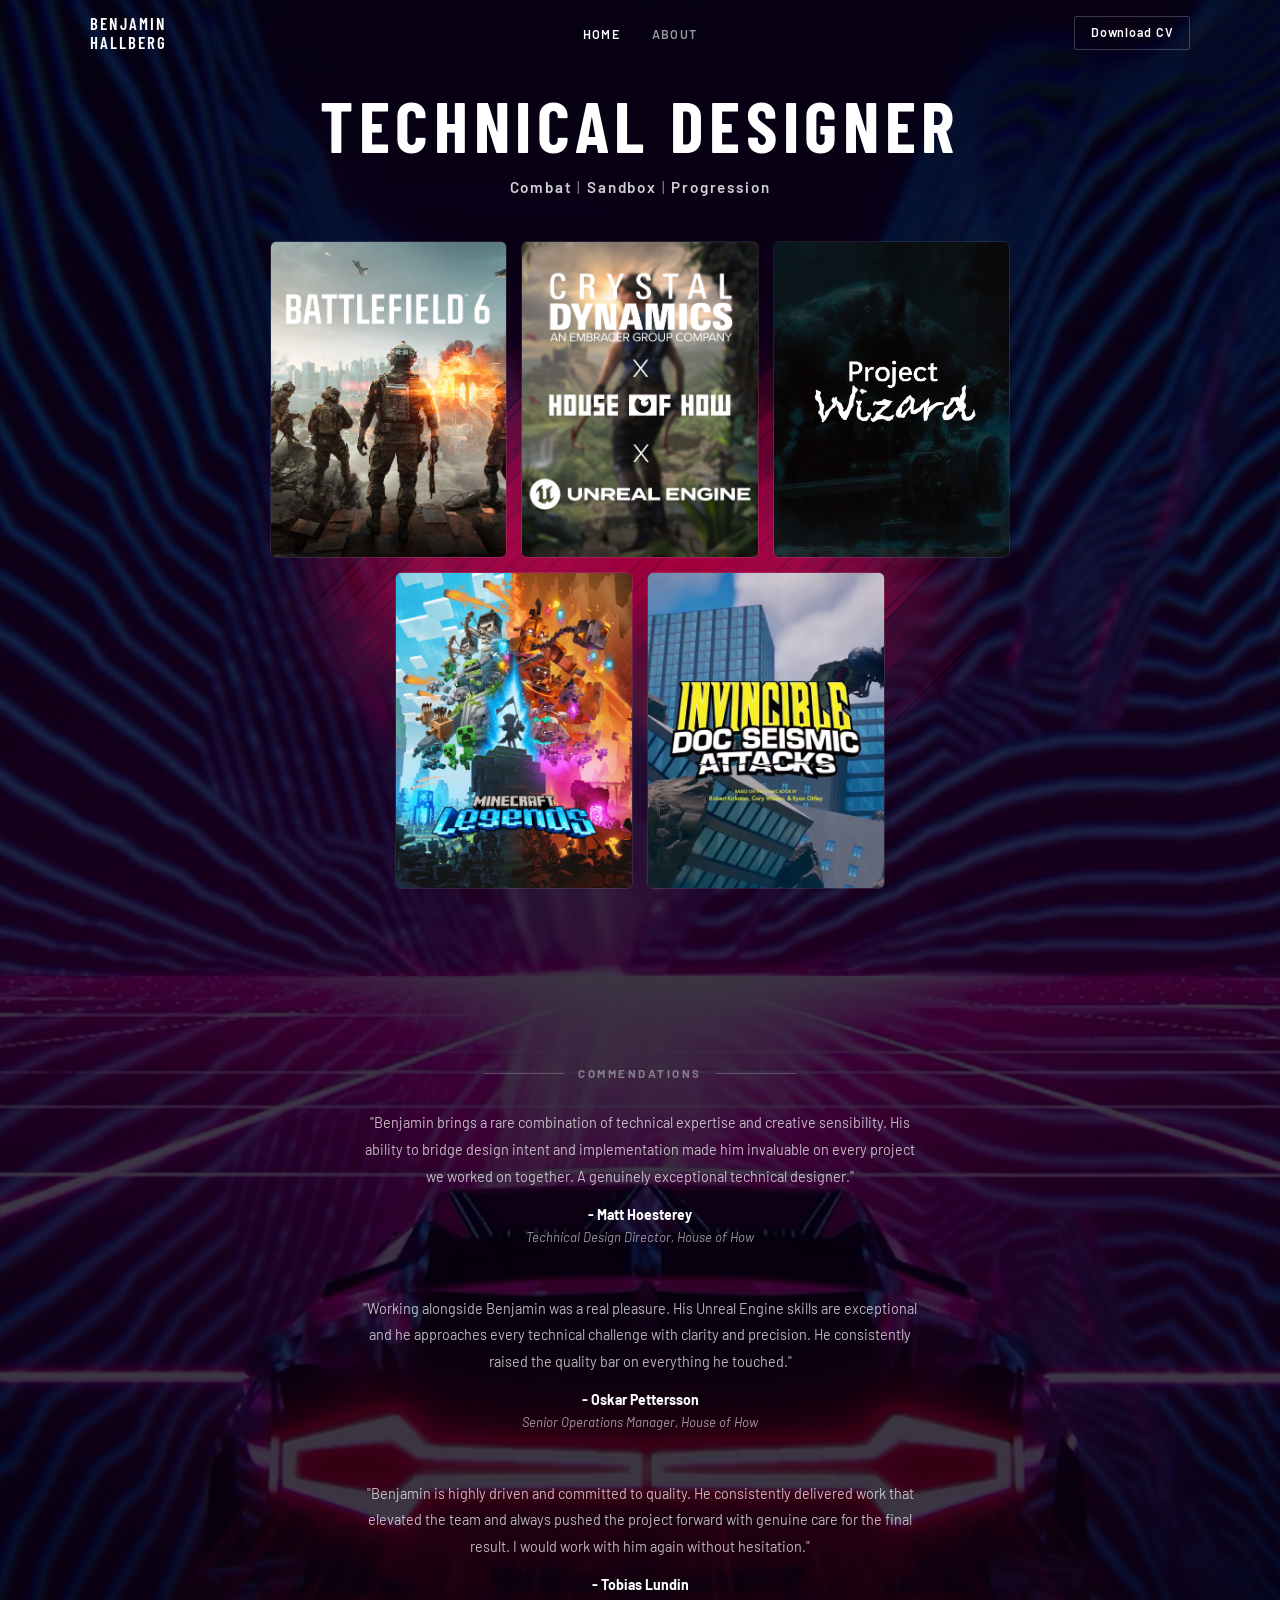
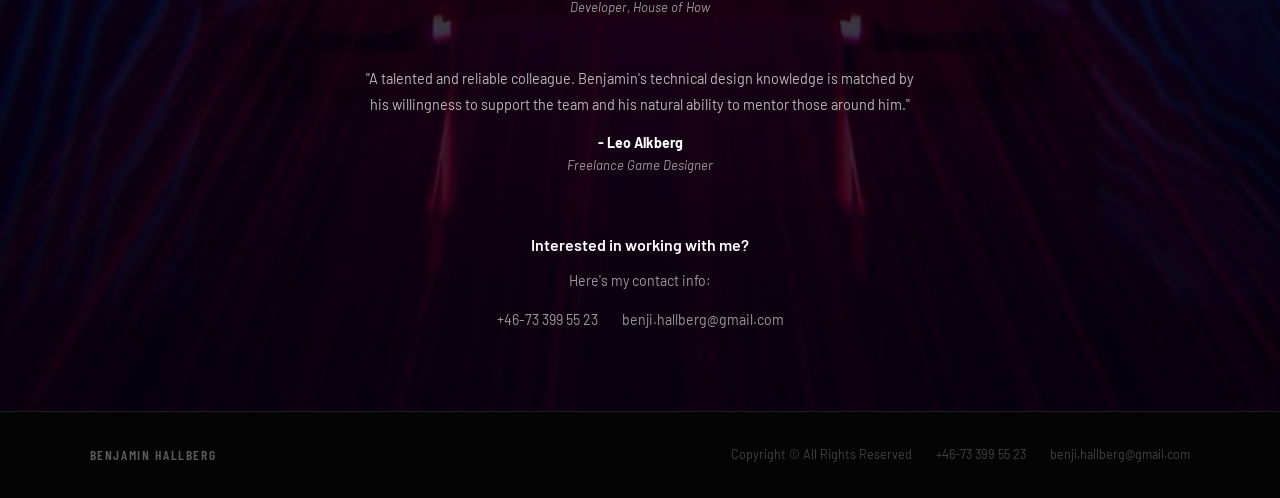
==== index.html @ dce970bf "fixerino" ====
<!DOCTYPE html>
<html lang="en">
<head>
  <meta charset="UTF-8" />
  <meta name="viewport" content="width=device-width, initial-scale=1.0" />
  <title>Benjamin Hallberg — Technical Designer</title>
  <link rel="preconnect" href="https://fonts.googleapis.com">
  <link rel="preconnect" href="https://fonts.gstatic.com" crossorigin>
  <link href="https://fonts.googleapis.com/css2?family=Barlow:ital,wght@0,300;0,400;0,500;0,600;0,700;1,400&family=Barlow+Condensed:wght@400;500;600;700&display=swap" rel="stylesheet">
  <link rel="stylesheet" href="css/style.css" />
</head>
<body class="home-bg">

  <div class="top-half-wrapper">

  <!-- ─── NAVIGATION ──────────────────────────────────────────── -->
  <nav class="navbar" id="navbar">
    <a class="nav-logo" href="index.html">
      <span>Benjamin</span>
      <span>Hallberg</span>
    </a>
    <ul class="nav-links">
      <li><a href="index.html"       class="nav-link active">Home</a></li>
      <li><a href="pages/about.html" class="nav-link">About</a></li>
    </ul>
    <a href="assets/BenjaminHallbergTechnicalDesigner_CV.pdf"
       class="nav-cv" target="_blank" rel="noopener noreferrer">Download CV</a>
  </nav>

  <!-- ─── HERO ────────────────────────────────────────────────── -->
  <section class="hero-section">
    <div class="hero-inner">
      <h1 class="hero-title">Technical Designer</h1>
      <p class="hero-subtitle">
        <strong>Combat</strong> | <strong>Sandbox</strong> | <strong>Progression</strong>
      </p>
    </div>
  </section>

  <!-- ─── PROJECTS SECTION ────────────────────────────────────── -->
  <section class="projects-section">

    <div class="project-grid-wrapper">

      <!-- Row 1: Three image cards -->
      <div class="project-grid-row project-grid-row--3">

        <a href="#" class="project-card reveal">
          <img src="assets/images/Battlefield_6_png.png" alt="Battlefield 6">
        </a>

        <a href="#" class="project-card reveal reveal-d1">
          <img src="assets/images/CDxHoH_png.png" alt="Crystal Dynamics × House of How">
        </a>

        <a href="#" class="project-card reveal reveal-d2">
          <img src="assets/images/wizard_png.png" alt="Project Wizard">
        </a>

      </div>

      <!-- Row 2: Two image cards -->
      <div class="project-grid-row project-grid-row--2">

        <a href="#" class="project-card reveal">
          <img src="assets/images/MinecraftLegends.png" alt="Minecraft Legends">
        </a>

        <a href="#" class="project-card reveal reveal-d1">
          <img src="assets/images/invincible.png" alt="Invincible: Doc Seismic Attacks">
        </a>

      </div>

    </div>

  </section>

  </div><!-- /.top-half-wrapper -->

  <!-- ─── COMMENDATIONS ────────────────────────────────────────── -->
  <section class="commendations-section">
    <div class="commendations-inner">

      <div class="section-divider">
        <span class="section-divider__line"></span>
        <span class="section-divider__label">Commendations</span>
        <span class="section-divider__line"></span>
      </div>

      <article class="commendation-item reveal">
        <p class="commendation-quote">"Benjamin brings a rare combination of technical expertise and creative sensibility. His ability to bridge design intent and implementation made him invaluable on every project we worked on together. A genuinely exceptional technical designer."</p>
        <p class="commendation-name">- Matt Hoesterey</p>
        <p class="commendation-role"><em>Technical Design Director, House of How</em></p>
      </article>

      <article class="commendation-item reveal reveal-d1">
        <p class="commendation-quote">"Working alongside Benjamin was a real pleasure. His Unreal Engine skills are exceptional and he approaches every technical challenge with clarity and precision. He consistently raised the quality bar on everything he touched."</p>
        <p class="commendation-name">- Oskar Pettersson</p>
        <p class="commendation-role"><em>Senior Operations Manager, House of How</em></p>
      </article>

      <article class="commendation-item reveal reveal-d2">
        <p class="commendation-quote">"Benjamin is highly driven and committed to quality. He consistently delivered work that elevated the team and always pushed the project forward with genuine care for the final result. I would work with him again without hesitation."</p>
        <p class="commendation-name">- Tobias Lundin</p>
        <p class="commendation-role"><em>Developer, House of How</em></p>
      </article>

      <article class="commendation-item reveal reveal-d3">
        <p class="commendation-quote">"A talented and reliable colleague. Benjamin's technical design knowledge is matched by his willingness to support the team and his natural ability to mentor those around him."</p>
        <p class="commendation-name">- Leo Alkberg</p>
        <p class="commendation-role"><em>Freelance Game Designer</em></p>
      </article>

      <!-- Contact -->
      <div class="contact-row reveal">
        <p class="contact-heading">Interested in working with me?</p>
        <p class="contact-sub">Here's my contact info:</p>
        <div class="contact-links">
          <a href="tel:+46733995523">+46-73 399 55 23</a>
          <a href="mailto:benji.hallberg@gmail.com">benji.hallberg@gmail.com</a>
        </div>
      </div>

    </div>
  </section>

  <!-- ─── FOOTER ───────────────────────────────────────────────── -->
  <footer class="footer">
    <div class="footer-inner">
      <span class="footer-name">Benjamin Hallberg</span>
      <div class="footer-info">
        <span>Copyright &copy; All Rights Reserved</span>
        <a href="tel:+46733995523">+46-73 399 55 23</a>
        <a href="mailto:benji.hallberg@gmail.com">benji.hallberg@gmail.com</a>
      </div>
    </div>
  </footer>

  <script src="js/main.js"></script>
</body>
</html>
---- css/style.css ----
/* ================================================================
   BENJAMIN HALLBERG — PORTFOLIO STYLESHEET
   ================================================================ */

/* ─── VARIABLES ─────────────────────────────────────────────── */
:root {
  --bg:            #110018;
  --bg-mid:        #200030;
  --bg-card:       #2a0042;
  --text:          #ffffff;
  --text-dim:      rgba(255,255,255,0.60);
  --text-muted:    rgba(255,255,255,0.35);
  --border:        rgba(255,255,255,0.10);
  --border-hover:  rgba(255,255,255,0.28);
  --tag-bg:        rgba(255,255,255,0.09);
  --tag-border:    rgba(255,255,255,0.18);
  --tag-text:      rgba(255,255,255,0.55);
  --accent:        #e040fb;
  --nav-h:         66px;
  --pad-x:         clamp(1.5rem, 7vw, 8rem);
  --ease:          cubic-bezier(0.16, 1, 0.3, 1);
  --font-d:        'Barlow Condensed', system-ui, sans-serif;
  --font-b:        'Barlow', system-ui, sans-serif;
}

/* ─── RESET ─────────────────────────────────────────────────── */
*, *::before, *::after { box-sizing: border-box; margin: 0; padding: 0; }
html { scroll-behavior: smooth; }
body {
  font-family: var(--font-b);
  line-height: 1.6;
  background: var(--bg);
  color: var(--text);
  -webkit-font-smoothing: antialiased;
}

/* Full-page synthwave background for home */
.home-bg {
  background: #070010;
}

/* ─── SECTION BACKGROUNDS ───────────────────────────────── */
/* Top image: anchored bottom so the cut edge sits at the section boundary */
.top-half-wrapper {
  background:
    linear-gradient(rgba(5,0,16,0.78), rgba(5,0,16,0.78)),
    url(../assets/images/Azimuth_verticalbg_top.png) center bottom / cover no-repeat;
}
a { text-decoration: none; color: inherit; }
img { max-width: 100%; display: block; }
ul { list-style: none; }

/* ─── SCROLL REVEAL ──────────────────────────────────────────── */
.reveal {
  opacity: 0;
  transform: translateY(22px);
  transition: opacity 0.6s var(--ease), transform 0.6s var(--ease);
}
.reveal.visible { opacity: 1; transform: none; }
.reveal-d1 { transition-delay: 0.08s; }
.reveal-d2 { transition-delay: 0.16s; }
.reveal-d3 { transition-delay: 0.24s; }

/* ─── TAGS / PILLS ───────────────────────────────────────────── */
.tags { display: flex; flex-wrap: wrap; gap: 0.35rem; }
.tag {
  font-size: 0.7rem;
  font-weight: 600;
  letter-spacing: 0.08em;
  text-transform: uppercase;
  padding: 0.2rem 0.6rem;
  background: var(--tag-bg);
  border: 1px solid var(--tag-border);
  border-radius: 99px;
  color: var(--tag-text);
}

/* ─── ENGINE PILL (logo + text) ─────────────────────────────── */
.engine-pill {
  display: inline-flex;
  align-items: center;
  gap: 0.45rem;
  padding: 0.3rem 0.8rem 0.3rem 0.5rem;
  background: rgba(255,255,255,0.08);
  border: 1px solid rgba(255,255,255,0.18);
  border-radius: 99px;
  font-size: 0.7rem;
  font-weight: 700;
  letter-spacing: 0.12em;
  text-transform: uppercase;
  color: rgba(255,255,255,0.7);
}
.engine-pill img { height: 16px; width: auto; }

/* ─── SECTION DIVIDER  — TITLE — ─────────────────────────────── */
.section-divider {
  display: flex;
  align-items: center;
  justify-content: center;
  gap: 0.85rem;
  margin: 1.5rem 0 1.75rem;
}
.section-divider__line {
  flex: 1;
  max-width: 80px;
  height: 1px;
  background: rgba(255,255,255,0.22);
}
.section-divider__label {
  font-size: 0.72rem;
  font-weight: 700;
  letter-spacing: 0.22em;
  text-transform: uppercase;
  color: rgba(255,255,255,0.40);
}

/* ─── BUTTONS ────────────────────────────────────────────────── */
.btn {
  display: inline-flex;
  align-items: center;
  gap: 0.4rem;
  padding: 0.55rem 1.3rem;
  font-family: var(--font-b);
  font-size: 0.78rem;
  font-weight: 700;
  letter-spacing: 0.1em;
  text-transform: uppercase;
  border-radius: 99px;
  transition: all 0.2s;
  cursor: pointer;
  border: none;
}
.btn--pill-outline {
  background: transparent;
  border: 1px solid rgba(255,255,255,0.30);
  color: var(--text);
}
.btn--pill-outline:hover {
  background: rgba(255,255,255,0.06);
  border-color: rgba(255,255,255,0.65);
}
.btn--pill-solid {
  background: var(--text);
  border: 1px solid var(--text);
  color: var(--bg);
}
.btn--pill-solid:hover { background: #ddd; border-color: #ddd; }

/* ─── NAVBAR ─────────────────────────────────────────────────── */
.navbar {
  position: fixed;
  inset: 0 0 auto;
  height: var(--nav-h);
  display: flex;
  align-items: center;
  padding: 0 var(--pad-x);
  z-index: 900;
  transition: background 0.35s, box-shadow 0.35s;
}
.navbar.scrolled {
  background: rgba(17,0,24,0.88);
  backdrop-filter: blur(18px);
  -webkit-backdrop-filter: blur(18px);
  box-shadow: 0 1px 0 var(--border);
}

/* Nav layout: logo left, links center, cv right */
.nav-logo {
  font-family: var(--font-d);
  font-size: 0.88rem;
  font-weight: 700;
  letter-spacing: 0.18em;
  text-transform: uppercase;
  color: var(--text);
  line-height: 1.15;
  flex-shrink: 0;
}
.nav-logo span { display: block; }

.nav-links {
  display: flex;
  align-items: center;
  gap: 2rem;
  position: absolute;
  left: 50%;
  transform: translateX(-50%);
}
.nav-link {
  font-size: 0.82rem;
  font-weight: 500;
  color: rgba(255,255,255,0.75);
  transition: color 0.2s;
}
.nav-link:hover, .nav-link.active { color: var(--text); }

.nav-cv {
  margin-left: auto;
  padding: 0.35rem 1.1rem;
  border: 1px solid rgba(255,255,255,0.28);
  border-radius: 99px;
  font-size: 0.78rem;
  font-weight: 600;
  letter-spacing: 0.06em;
  color: var(--text);
  transition: all 0.2s;
}
.nav-cv:hover { background: rgba(255,255,255,0.07); border-color: rgba(255,255,255,0.6); }

/* ═══════════════════════════════════════════════════════════════
   HOME — HERO
═══════════════════════════════════════════════════════════════ */
.hero-section {
  display: flex;
  flex-direction: column;
  align-items: center;
  justify-content: center;
  text-align: center;
  padding: calc(var(--nav-h) + 1.5rem) var(--pad-x) 1.5rem;
  position: relative;
}
.hero-inner {
  width: 100%;
  max-width: 760px;
  margin: 0 auto;
  container-type: inline-size;
}
.hero-title {
  font-family: var(--font-d);
  font-size: 9.3cqw;
  font-weight: 700;
  letter-spacing: 0.08em;
  text-transform: uppercase;
  line-height: 1;
  color: var(--text);
  margin-bottom: 0.9rem;
  white-space: nowrap;
}
.hero-subtitle {
  font-size: clamp(0.78rem, 1.5vw, 0.95rem);
  font-weight: 400;
  letter-spacing: 0.12em;
  color: rgba(255,255,255,0.55);
}
.hero-subtitle strong {
  color: rgba(255,255,255,0.82);
  font-weight: 600;
}

/* ═══════════════════════════════════════════════════════════════
   HOME — PROJECTS SECTION
═══════════════════════════════════════════════════════════════ */
.projects-section {
  position: relative;
  padding: 0.5rem var(--pad-x) 4rem;
  overflow: hidden;
}
.projects-section {
  position: relative;
  padding: 0.5rem var(--pad-x) 4rem;
}

.project-grid-wrapper {
  position: relative;
  max-width: 760px;
  margin: 0 auto;
  background: url(../assets/images/Azimuth_blockbg_feathered.png) center / cover no-repeat;
  border-radius: 12px;
  padding: 0.6rem;
}

/* Asymmetric grid: [img | info-card | img] then [img | img] */
.project-grid-row {
  display: grid;
  gap: 0.85rem;
  margin-bottom: 0.85rem;
}
.project-grid-row--3 { grid-template-columns: repeat(3, 1fr); }
.project-grid-row--2 {
  display: flex;
  justify-content: center;
  gap: 0.85rem;
}
.project-grid-row--2 .project-card {
  flex: 0 0 calc((100% - 2 * 0.85rem) / 3);
}

/* Image-only card */
.project-card {
  position: relative;
  border-radius: 8px;
  overflow: hidden;
  cursor: pointer;
  background: var(--bg-card);
  border: 1px solid var(--border);
  aspect-ratio: 1;
  transition: border-color 0.3s, transform 0.35s var(--ease);
}
.project-card:hover {
  border-color: var(--border-hover);
  transform: translateY(-3px);
}
.project-card img {
  position: absolute;
  inset: 0;
  width: 100%;
  height: 100%;
  object-fit: cover;
  transition: transform 0.5s var(--ease);
}
.project-card:hover img { transform: scale(1.04); }

/* Info card (dark filled, no hero image) */
.project-info-card {
  border-radius: 8px;
  overflow: hidden;
  cursor: pointer;
  background: #3d0050;
  border: 1px solid rgba(255,255,255,0.12);
  aspect-ratio: 1;
  display: flex;
  flex-direction: column;
  justify-content: flex-end;
  padding: 1.5rem 1.35rem;
  gap: 0.6rem;
  transition: border-color 0.3s, transform 0.35s var(--ease);
}
.project-info-card:hover {
  border-color: rgba(255,255,255,0.30);
  transform: translateY(-3px);
}
.project-info-card__company {
  font-size: 0.72rem;
  font-style: italic;
  color: var(--text-dim);
  line-height: 1.4;
}
.project-info-card__title {
  font-family: var(--font-d);
  font-size: clamp(1.1rem, 2.2vw, 1.6rem);
  font-weight: 700;
  color: var(--text);
  line-height: 1.15;
}
.project-info-card__roles {
  font-size: 0.72rem;
  font-weight: 400;
  color: var(--text-dim);
  line-height: 1.55;
}



/* ═══════════════════════════════════════════════════════════════
   HOME — COMMENDATIONS SECTION
═══════════════════════════════════════════════════════════════ */
/* Bottom image: anchored top so the cut edge sits at the section boundary */
.commendations-section {
  padding: 4rem var(--pad-x) 5rem;
  text-align: center;
  background:
    linear-gradient(rgba(5,0,16,0.78), rgba(5,0,16,0.78)),
    url(../assets/images/Azimuth_verticalbg_bottom.png) center top / cover no-repeat;
}
.commendations-inner {
  max-width: 560px;
  margin: 0 auto;
}
.commendation-item {
  margin-bottom: 3rem;
}
.commendation-item:last-child { margin-bottom: 0; }
.commendation-quote {
  font-size: 0.9rem;
  line-height: 1.85;
  color: rgba(255,255,255,0.72);
  margin-bottom: 0.85rem;
}
.commendation-name {
  font-weight: 700;
  font-size: 0.88rem;
  color: var(--text);
}
.commendation-role {
  font-style: italic;
  font-size: 0.82rem;
  color: var(--text-dim);
}

/* ─── CONTACT ROW ────────────────────────────────────────────── */
.contact-row {
  margin-top: 3.5rem;
  display: flex;
  flex-direction: column;
  align-items: center;
  gap: 0.65rem;
}
.contact-heading {
  font-size: 1rem;
  font-weight: 600;
  color: var(--text);
  margin-bottom: 0.15rem;
}
.contact-sub { font-size: 0.88rem; color: var(--text-dim); margin-bottom: 0.35rem; }
.contact-links {
  display: flex;
  gap: 1.5rem;
  font-size: 0.88rem;
  color: rgba(255,255,255,0.6);
}
.contact-links a:hover { color: var(--text); }

/* ═══════════════════════════════════════════════════════════════
   FOOTER
═══════════════════════════════════════════════════════════════ */
.footer {
  background: #0a000f;
  border-top: 1px solid var(--border);
  padding: 1.5rem var(--pad-x);
}
.footer-inner {
  display: flex;
  justify-content: space-between;
  align-items: center;
  flex-wrap: wrap;
  gap: 0.5rem;
  max-width: 1200px;
  margin: 0 auto;
  font-size: 0.78rem;
  color: rgba(255,255,255,0.25);
}
.footer-name {
  font-family: var(--font-d);
  font-weight: 700;
  letter-spacing: 0.15em;
  text-transform: uppercase;
}
.footer-info {
  display: flex;
  gap: 1.5rem;
  flex-wrap: wrap;
}
.footer-info a:hover { color: rgba(255,255,255,0.6); }

/* ═══════════════════════════════════════════════════════════════
   ABOUT PAGE
═══════════════════════════════════════════════════════════════ */

/* Full-page synthwave background for about */
.about-page {
  background:
    radial-gradient(ellipse 70% 40% at 50% 60%, #6b00a8 0%, transparent 65%),
    radial-gradient(ellipse 80% 50% at 50% 100%, #e040fb28 0%, transparent 60%),
    linear-gradient(180deg, #0d0016 0%, #1a0028 25%, #350054 60%, #c0188a 100%);
}

/* Intro section: two columns */
.about-intro {
  min-height: 100vh;
  display: grid;
  grid-template-columns: 55fr 45fr;
  align-items: center;
  gap: 3rem;
  padding: calc(var(--nav-h) + 4rem) var(--pad-x) 5rem;
}

.about-left {}

.about-hi {
  font-family: var(--font-d);
  font-size: clamp(5rem, 14vw, 10rem);
  font-weight: 700;
  letter-spacing: -0.02em;
  line-height: 0.9;
  color: var(--text);
  margin-bottom: 0.4rem;
}

.about-iam {
  font-size: clamp(1.1rem, 2.5vw, 1.5rem);
  font-weight: 700;
  color: var(--text);
  margin-bottom: 1.75rem;
}

.about-body p {
  font-size: 0.9rem;
  line-height: 1.85;
  color: rgba(255,255,255,0.65);
  margin-bottom: 1rem;
}
.about-body p:last-child { margin-bottom: 0; }

.about-contact-info {
  margin-top: 2rem;
  display: flex;
  gap: 1.5rem;
  font-size: 0.85rem;
  color: rgba(255,255,255,0.5);
}
.about-contact-info a:hover { color: var(--text); }

/* Right column: profile card */
.about-right {
  display: flex;
  justify-content: center;
  align-items: flex-start;
}
.profile-card {
  text-align: center;
  display: flex;
  flex-direction: column;
  align-items: center;
  gap: 0.5rem;
}
.profile-card__photo {
  width: 160px;
  height: 160px;
  border-radius: 50%;
  overflow: hidden;
  border: 2px solid rgba(255,255,255,0.15);
  margin-bottom: 0.75rem;
}
.profile-card__photo img {
  width: 100%;
  height: 100%;
  object-fit: cover;
}
.profile-card__name {
  font-size: 1rem;
  font-weight: 400;
  color: var(--text);
}
.profile-card__title {
  font-size: 0.95rem;
  font-weight: 700;
  color: var(--text);
}
.profile-card__spec {
  font-size: 0.85rem;
  color: var(--text-dim);
  line-height: 1.6;
}
.profile-card__spec strong { color: var(--text); font-weight: 700; }
.profile-card__location {
  font-size: 0.78rem;
  color: var(--text-muted);
  margin-top: 0.2rem;
}

/* ─── RESPONSIVE ─────────────────────────────────────────────── */
@media (max-width: 900px) {
  .project-grid-row--3 { grid-template-columns: 1fr 1fr; }
  .project-grid-row--3 .project-card:last-child { display: none; }
  .about-intro { grid-template-columns: 1fr; }
  .about-right { justify-content: flex-start; }
}

@media (max-width: 600px) {
  .project-grid-row--3,
  .project-grid-row--2 { grid-template-columns: 1fr; }
  .project-grid-row--3 .project-card:last-child { display: block; }
  .project-grid-row--2 .project-card { aspect-ratio: 4/3; }
  .nav-links { gap: 1rem; }
  .contact-links { flex-direction: column; gap: 0.4rem; }
}
  --dark-card:     #101010;
  --border:        rgba(255,255,255,0.07);
  --border-hover:  rgba(255,255,255,0.18);
  --text:          #f0eeea;
  --text-dim:      rgba(255,255,255,0.45);
  --text-muted:    rgba(255,255,255,0.22);
  --tag-bg:        rgba(255,255,255,0.07);
  --tag-border:    rgba(255,255,255,0.14);
  --tag-text:      rgba(255,255,255,0.5);
  --light-bg:      #f7f6f4;
  --light-text:    #111110;
  --light-dim:     #666664;
  --nav-h:         66px;
  --pad-x:         clamp(1.5rem, 7vw, 8rem);
  --ease:          cubic-bezier(0.16, 1, 0.3, 1);
  --font-d:        'Barlow Condensed', 'Barlow', system-ui, sans-serif;
  --font-b:        'Barlow', system-ui, sans-serif;
}

/* ─── RESET ─────────────────────────────────────────────────── */
*, *::before, *::after {
  box-sizing: border-box;
  margin: 0;
  padding: 0;
}

html { scroll-behavior: smooth; }

body {
  font-family: var(--font-b);
  line-height: 1.6;
  background: var(--dark);
  color: var(--text);
  -webkit-font-smoothing: antialiased;
}

a { text-decoration: none; color: inherit; }
img { max-width: 100%; display: block; }
ul { list-style: none; }

/* ─── SCROLL REVEAL ──────────────────────────────────────────── */
.reveal {
  opacity: 0;
  transform: translateY(26px);
  transition: opacity 0.65s var(--ease), transform 0.65s var(--ease);
}
.reveal.visible { opacity: 1; transform: none; }
.reveal-d1 { transition-delay: 0.08s; }
.reveal-d2 { transition-delay: 0.16s; }
.reveal-d3 { transition-delay: 0.24s; }

/* ─── TAGS ───────────────────────────────────────────────────── */
.tags {
  display: flex;
  flex-wrap: wrap;
  gap: 0.35rem;
}
.tag {
  font-size: 0.68rem;
  font-weight: 600;
  letter-spacing: 0.1em;
  text-transform: uppercase;
  padding: 0.2rem 0.55rem;
  background: var(--tag-bg);
  border: 1px solid var(--tag-border);
  border-radius: 2px;
  color: var(--tag-text);
}

/* ─── BUTTONS ────────────────────────────────────────────────── */
.btn {
  display: inline-flex;
  align-items: center;
  gap: 0.5rem;
  padding: 0.6rem 1.35rem;
  font-family: var(--font-b);
  font-size: 0.78rem;
  font-weight: 700;
  letter-spacing: 0.1em;
  text-transform: uppercase;
  border-radius: 2px;
  transition: all 0.2s;
  cursor: pointer;
  border: none;
}
.btn--outline {
  background: transparent;
  border: 1px solid var(--border-hover);
  color: var(--text-dim);
}
.btn--outline:hover {
  background: rgba(255,255,255,0.04);
  border-color: rgba(255,255,255,0.5);
  color: var(--text);
}
.btn--solid {
  background: var(--text);
  border: 1px solid var(--text);
  color: var(--dark);
}
.btn--solid:hover { background: #ddd; border-color: #ddd; }
.btn--solid-dark {
  background: var(--light-text);
  color: var(--light-bg);
  border: 1px solid var(--light-text);
}
.btn--solid-dark:hover { background: #333; border-color: #333; }

.btn-text {
  font-size: 0.75rem;
  font-weight: 700;
  letter-spacing: 0.1em;
  text-transform: uppercase;
  color: var(--text-dim);
  transition: color 0.2s;
}
.btn-text:hover { color: var(--text); }

/* ─── NAVBAR ─────────────────────────────────────────────────── */
.navbar {
  position: fixed;
  inset: 0 0 auto;
  height: var(--nav-h);
  display: flex;
  align-items: center;
  justify-content: space-between;
  padding: 0 var(--pad-x);
  z-index: 900;
  transition: background 0.35s, box-shadow 0.35s;
}
.navbar.scrolled {
  background: rgba(6,6,6,0.9);
  backdrop-filter: blur(18px);
  -webkit-backdrop-filter: blur(18px);
  box-shadow: 0 1px 0 var(--border);
}
.nav-logo {
  font-family: var(--font-d);
  font-size: 1.05rem;
  font-weight: 600;
  letter-spacing: 0.12em;
  text-transform: uppercase;
  color: var(--text);
}
.nav-logo:hover { color: #fff; }

.nav-links {
  display: flex;
  align-items: center;
  gap: 2rem;
}
.nav-link {
  font-size: 0.78rem;
  font-weight: 600;
  letter-spacing: 0.1em;
  text-transform: uppercase;
  color: var(--text-dim);
  transition: color 0.2s;
}
.nav-link:hover, .nav-link.active { color: var(--text); }
.nav-cv {
  padding: 0.35rem 1rem;
  border: 1px solid rgba(255,255,255,0.22);
  border-radius: 2px;
}
.nav-cv:hover {
  border-color: rgba(255,255,255,0.6);
  color: var(--text);
}

/* ═══════════════════════════════════════════════════════════════
   HOME — PROJECTS DARK SECTION
═══════════════════════════════════════════════════════════════ */

/* Decorative Azimuth car images — right edge */
.car-img {
  position: absolute;
  right: 0;
  width: 38%;
  pointer-events: none;
  user-select: none;
  z-index: 1;
}
.car-img--top    { top: 0; }
.car-img--bottom { bottom: 0; }

/* Feathered Azimuth block — atmospheric bg behind cards */
.block-glow {
  position: absolute;
  top: 50%;
  left: -2%;
  transform: translateY(-50%);
  width: 64%;
  pointer-events: none;
  z-index: 2;
  opacity: 0.45;
  mix-blend-mode: screen;
}

/* Content column */
.projects-inner {
  position: relative;
  z-index: 3;
  padding: calc(var(--nav-h) + 4.5rem) var(--pad-x) 5rem;
  max-width: 900px;
}

.section-eyebrow {
  display: block;
  font-size: 0.68rem;
  font-weight: 700;
  letter-spacing: 0.22em;
  text-transform: uppercase;
  color: var(--text-muted);
  margin-bottom: 0.5rem;
}
.section-title {
  font-family: var(--font-d);
  font-size: clamp(2.5rem, 6vw, 5.5rem);
  font-weight: 700;
  letter-spacing: -0.025em;
  line-height: 0.92;
  color: var(--text);
  margin-bottom: 2.75rem;
}

/* ─── FEATURED PROJECT CARD (AZIMUTH) ────────────────────────── */
.project-featured {
  position: relative;
  background: var(--dark-card);
  border: 1px solid var(--border);
  border-radius: 6px;
  overflow: hidden;
  margin-bottom: 1.25rem;
  transition: border-color 0.3s;
}
.project-featured:hover { border-color: var(--border-hover); }

.project-featured__media {
  position: relative;
  overflow: hidden;
}
.project-featured__media .banner-img {
  width: 100%;
  height: auto;
  display: block;
}
.project-featured__lines {
  position: absolute;
  inset: 0;
  width: 100%;
  height: 100%;
  object-fit: cover;
  opacity: 0.22;
  mix-blend-mode: screen;
  pointer-events: none;
}
.project-featured__info {
  padding: 1.75rem 2rem 2rem;
  display: flex;
  flex-direction: column;
  gap: 0.85rem;
}
.project-title {
  font-family: var(--font-d);
  font-size: clamp(1.9rem, 3.5vw, 3rem);
  font-weight: 700;
  letter-spacing: -0.02em;
  line-height: 1;
  color: var(--text);
}
.project-desc {
  font-size: 0.9rem;
  line-height: 1.75;
  color: var(--text-dim);
  max-width: 540px;
}

/* ─── PROJECT GRID ───────────────────────────────────────────── */
.project-grid {
  display: grid;
  grid-template-columns: repeat(3, 1fr);
  gap: 1rem;
}
.project-card {
  position: relative;
  background: var(--dark-card);
  border: 1px solid var(--border);
  border-radius: 6px;
  overflow: hidden;
  aspect-ratio: 3/4;
  cursor: pointer;
  transition: border-color 0.3s, transform 0.35s var(--ease);
}
.project-card:hover {
  border-color: var(--border-hover);
  transform: translateY(-4px);
}
.project-card__img {
  position: absolute;
  inset: 0;
  width: 100%;
  height: 100%;
  object-fit: cover;
  transition: transform 0.5s var(--ease);
}
.project-card:hover .project-card__img { transform: scale(1.04); }
.project-card__info {
  position: absolute;
  inset: auto 0 0 0;
  padding: 2.5rem 1.25rem 1.35rem;
  background: linear-gradient(to top, rgba(0,0,0,0.9) 0%, transparent 100%);
}
.project-card__title {
  font-family: var(--font-d);
  font-size: 1.25rem;
  font-weight: 600;
  color: var(--text);
  margin: 0.3rem 0 0.5rem;
}

/* ═══════════════════════════════════════════════════════════════
   HOME — RECOMMENDATIONS SECTION (LIGHT/PINK)
═══════════════════════════════════════════════════════════════ */
.recommendations-section {
  position: relative;
  background: #fff;
  overflow: hidden;
  padding: 6.5rem var(--pad-x);
}
.rec-bg {
  position: absolute;
  inset: 0;
  background: url('../assets/images/time-background.png') no-repeat left center;
  background-size: 60% auto;
  opacity: 0.55;
  pointer-events: none;
  z-index: 0;
}
.recommendations-inner {
  position: relative;
  z-index: 1;
  max-width: 1200px;
  margin: 0 auto;
}
.rec-eyebrow {
  display: block;
  font-size: 0.68rem;
  font-weight: 700;
  letter-spacing: 0.22em;
  text-transform: uppercase;
  color: #ccc;
  margin-bottom: 0.5rem;
}
.rec-heading {
  font-family: var(--font-d);
  font-size: clamp(2rem, 4vw, 3.5rem);
  font-weight: 700;
  letter-spacing: -0.025em;
  line-height: 0.95;
  color: var(--light-text);
  margin-bottom: 3rem;
}
.rec-grid {
  display: grid;
  grid-template-columns: repeat(auto-fit, minmax(230px, 1fr));
  gap: 1.25rem;
}
.rec-card {
  background: rgba(255,255,255,0.78);
  backdrop-filter: blur(14px);
  -webkit-backdrop-filter: blur(14px);
  border: 1px solid rgba(0,0,0,0.08);
  border-radius: 8px;
  padding: 1.5rem 1.65rem;
  display: flex;
  flex-direction: column;
  gap: 1rem;
}
.rec-avatar {
  width: 50px;
  height: 50px;
  border-radius: 50%;
  overflow: hidden;
  flex-shrink: 0;
}
.rec-avatar img {
  width: 100%;
  height: 100%;
  object-fit: cover;
}
.rec-quote {
  font-style: italic;
  font-size: 0.875rem;
  line-height: 1.72;
  color: #444;
  flex: 1;
}
.rec-name {
  font-weight: 700;
  font-size: 0.875rem;
  color: var(--light-text);
}
.rec-role {
  font-size: 0.78rem;
  color: var(--light-dim);
  margin-top: 0.1rem;
}

/* ═══════════════════════════════════════════════════════════════
   FOOTER
═══════════════════════════════════════════════════════════════ */
.footer {
  background: #040404;
  border-top: 1px solid var(--border);
  padding: 2rem var(--pad-x);
}
.footer-inner {
  display: flex;
  justify-content: space-between;
  align-items: center;
  flex-wrap: wrap;
  gap: 0.5rem;
  max-width: 1200px;
  margin: 0 auto;
}
.footer-name {
  font-family: var(--font-d);
  font-size: 0.85rem;
  font-weight: 600;
  letter-spacing: 0.12em;
  text-transform: uppercase;
  color: var(--text-muted);
}
.footer-copy { font-size: 0.78rem; color: rgba(255,255,255,0.18); }

/* ═══════════════════════════════════════════════════════════════
   ABOUT PAGE
═══════════════════════════════════════════════════════════════ */

/* Hero */
.about-hero {
  background: var(--dark);
  min-height: 60vh;
  display: flex;
  flex-direction: column;
  justify-content: flex-end;
  padding: calc(var(--nav-h) + 3rem) var(--pad-x) 4.5rem;
}
.about-name {
  font-family: var(--font-d);
  font-size: clamp(4.5rem, 12vw, 10.5rem);
  font-weight: 700;
  letter-spacing: -0.03em;
  line-height: 0.87;
  color: var(--text);
}
.about-role {
  font-size: clamp(0.85rem, 1.6vw, 1.1rem);
  font-weight: 500;
  letter-spacing: 0.2em;
  text-transform: uppercase;
  color: var(--text-dim);
  margin-top: 1.25rem;
}
.about-cta-row {
  margin-top: 2.25rem;
  display: flex;
  gap: 0.85rem;
  flex-wrap: wrap;
}

/* Bio */
.about-bio {
  background: var(--light-bg);
  padding: 5.5rem var(--pad-x);
}
.about-bio__inner { max-width: 680px; }
.bio-lead {
  font-size: clamp(1rem, 1.8vw, 1.2rem);
  line-height: 1.85;
  color: #333;
  margin-bottom: 1.5rem;
}
.bio-body {
  font-size: 0.96rem;
  line-height: 1.9;
  color: #555;
}

/* Skills */
.about-skills {
  background: #0c0c0c;
  padding: 5rem var(--pad-x);
  border-top: 1px solid var(--border);
  border-bottom: 1px solid var(--border);
}
.skills-heading {
  font-family: var(--font-d);
  font-size: clamp(1.5rem, 3vw, 2.5rem);
  font-weight: 700;
  color: var(--text);
  margin-bottom: 2.5rem;
}
.skills-logos {
  display: flex;
  flex-wrap: wrap;
  gap: 2rem 4rem;
  align-items: center;
  margin-bottom: 2.5rem;
}
.skill-logo img {
  height: 36px;
  max-width: 200px;
  width: auto;
  object-fit: contain;
  opacity: 0.65;
  transition: opacity 0.2s;
}
.skill-logo img:hover { opacity: 1; }
.skills-list { display: flex; flex-wrap: wrap; gap: 0.5rem; }

/* Experience */
.about-experience {
  background: var(--light-bg);
  padding: 5.5rem var(--pad-x);
}
.exp-heading {
  font-family: var(--font-d);
  font-size: clamp(1.5rem, 3vw, 2.5rem);
  font-weight: 700;
  color: var(--light-text);
  margin-bottom: 3rem;
}
.exp-list {
  display: flex;
  flex-direction: column;
  max-width: 720px;
}
.exp-item {
  display: grid;
  grid-template-columns: 150px 1fr;
  gap: 0 2rem;
  padding: 2rem 0;
  border-top: 1px solid rgba(0,0,0,0.1);
}
.exp-item:last-child { border-bottom: 1px solid rgba(0,0,0,0.1); }
.exp-date {
  font-size: 0.76rem;
  font-weight: 600;
  letter-spacing: 0.08em;
  text-transform: uppercase;
  color: #aaa;
  padding-top: 0.15rem;
}
.exp-role {
  font-size: 1rem;
  font-weight: 700;
  color: var(--light-text);
  margin-bottom: 0.2rem;
}
.exp-company {
  font-size: 0.875rem;
  color: var(--light-dim);
  margin-bottom: 0.75rem;
}
.exp-desc {
  font-size: 0.875rem;
  line-height: 1.78;
  color: #666;
}

/* About CTA */
.about-cta-section {
  background: var(--dark);
  padding: 5.5rem var(--pad-x);
  border-top: 1px solid var(--border);
  text-align: center;
}
.about-cta-section__title {
  font-family: var(--font-d);
  font-size: clamp(2rem, 4vw, 3.5rem);
  font-weight: 700;
  color: var(--text);
  margin-bottom: 1.25rem;
}
.about-cta-section__sub {
  font-size: 0.95rem;
  color: var(--text-dim);
  margin-bottom: 2.5rem;
  max-width: 480px;
  margin-left: auto;
  margin-right: auto;
}

/* ═══════════════════════════════════════════════════════════════
   RESPONSIVE
═══════════════════════════════════════════════════════════════ */
@media (max-width: 960px) {
  .car-img { display: none; }
  .block-glow { width: 100%; left: 0; }
  .project-grid { grid-template-columns: 1fr 1fr; }
  .project-grid .project-card:last-child {
    grid-column: 1 / -1;
    aspect-ratio: 16/9;
  }
}

@media (max-width: 600px) {
  .project-grid { grid-template-columns: 1fr; }
  .project-grid .project-card:last-child {
    grid-column: auto;
    aspect-ratio: 3/4;
  }
  .rec-grid { grid-template-columns: 1fr; }
  .exp-item { grid-template-columns: 1fr; gap: 0.4rem; }
  .nav-links { gap: 1rem; }
}
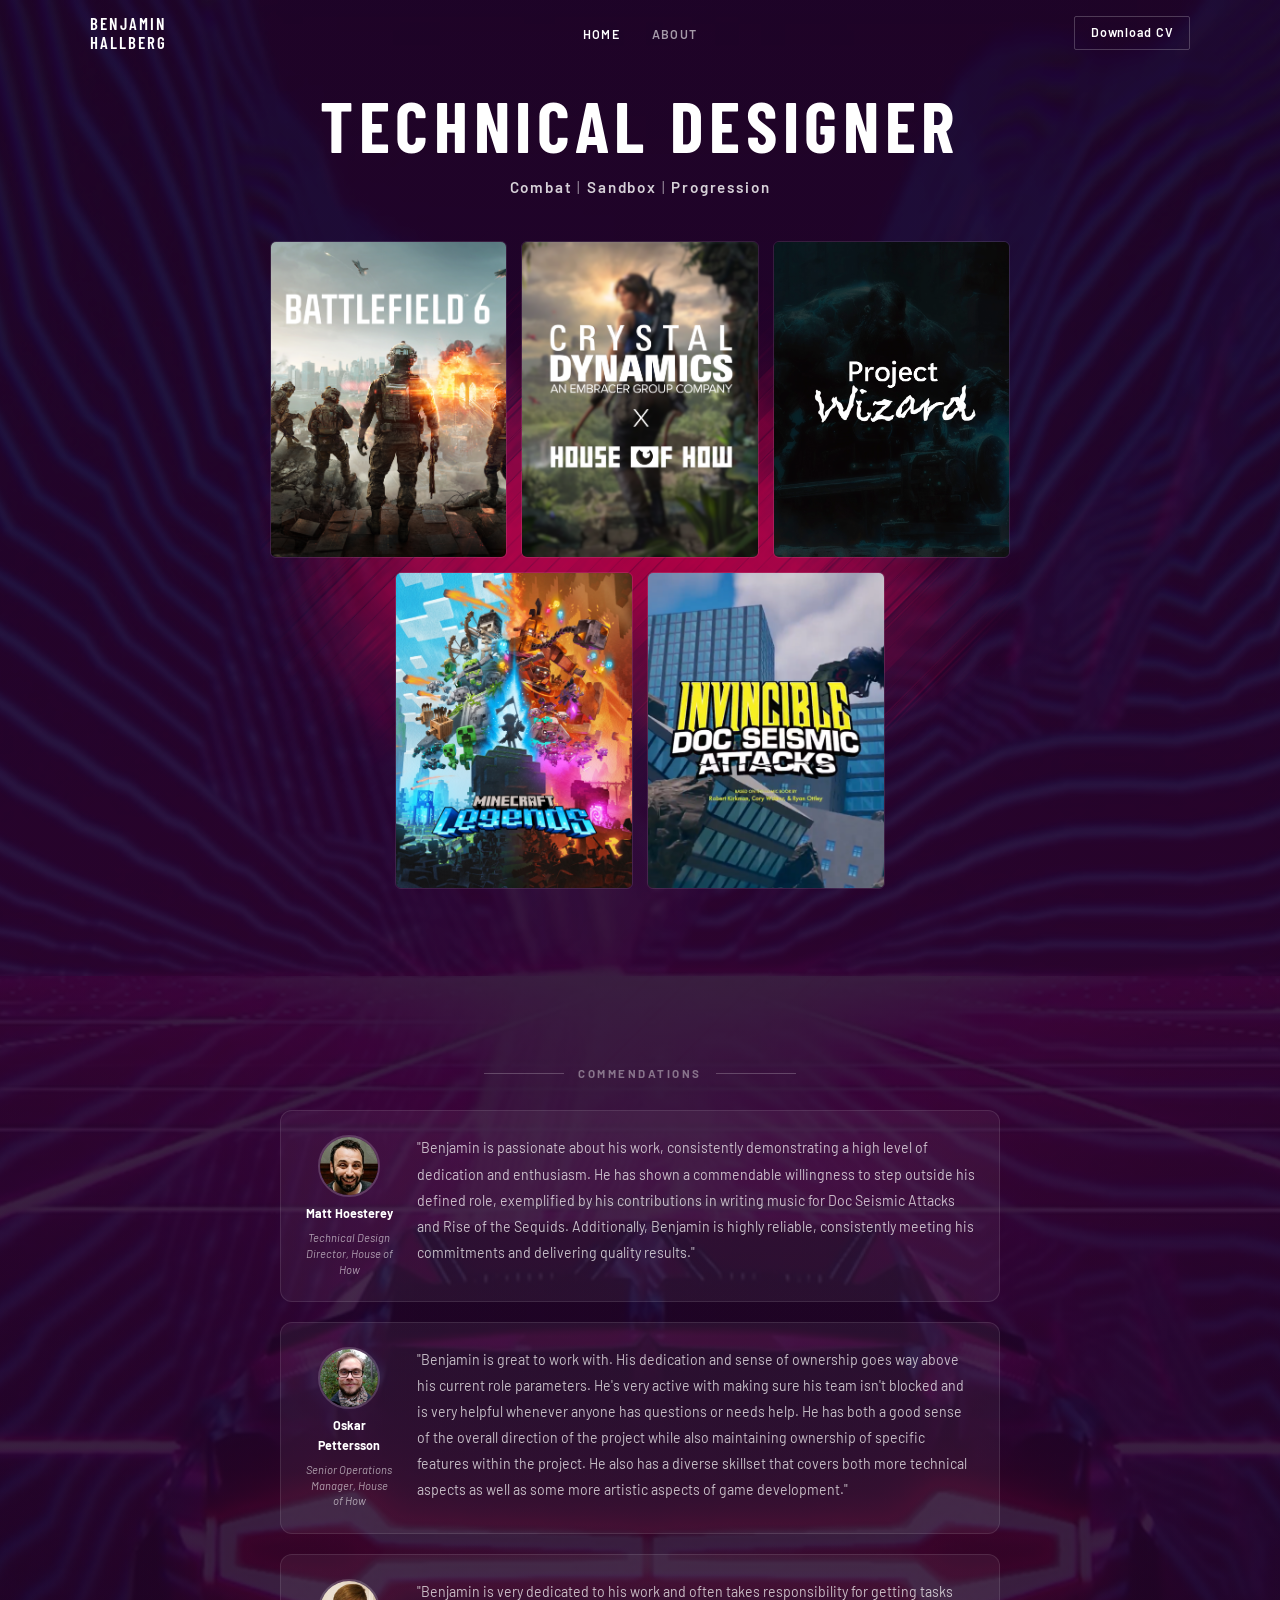
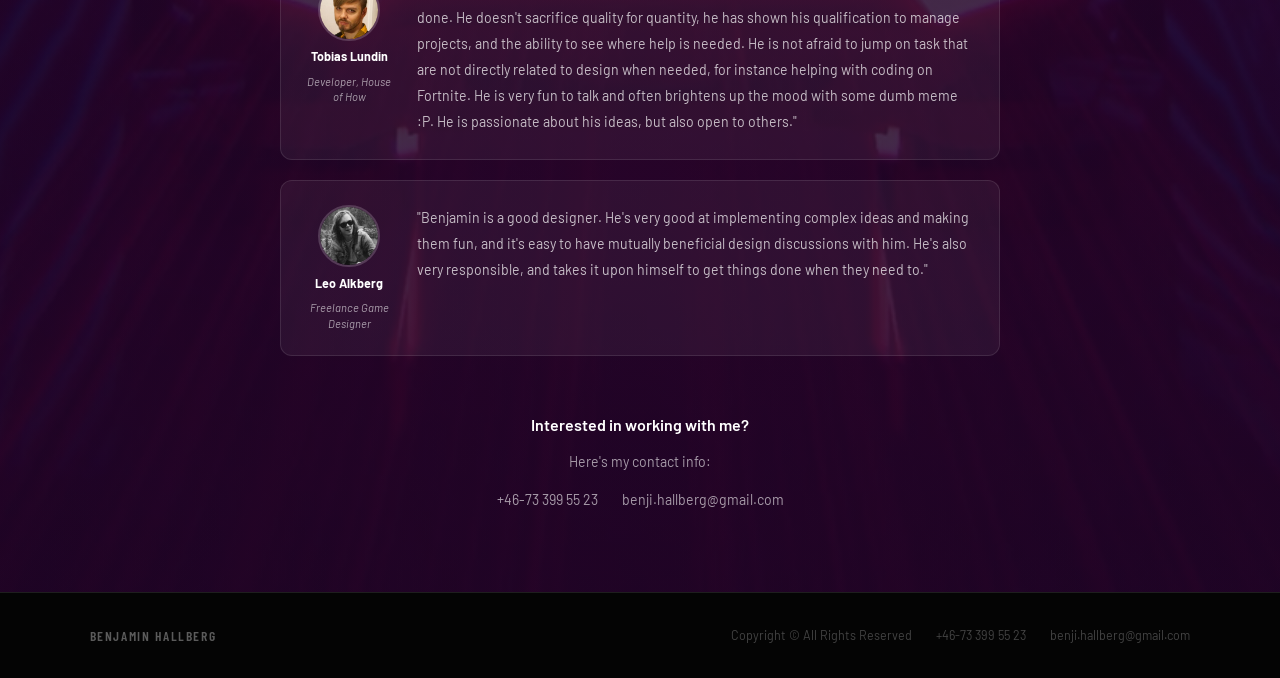
==== commit 4a9bd1fa: "text updated" ====
--- a/index.html
+++ b/index.html
@@ -50,7 +50,7 @@
         </a>
 
         <a href="#" class="project-card reveal reveal-d1">
-          <img src="assets/images/CDxHoH_png.png" alt="Crystal Dynamics × House of How">
+          <img src="assets/images/CDxHoHAlt_png.png" alt="Crystal Dynamics × House of How">
         </a>
 
         <a href="#" class="project-card reveal reveal-d2">
@@ -89,27 +89,39 @@
       </div>
 
       <article class="commendation-item reveal">
-        <p class="commendation-quote">"Benjamin brings a rare combination of technical expertise and creative sensibility. His ability to bridge design intent and implementation made him invaluable on every project we worked on together. A genuinely exceptional technical designer."</p>
-        <p class="commendation-name">- Matt Hoesterey</p>
-        <p class="commendation-role"><em>Technical Design Director, House of How</em></p>
+        <div class="commendation-aside">
+          <div class="commendation-avatar"><img src="assets/images/matt.jpg" alt="Matt Hoesterey"></div>
+          <p class="commendation-name">Matt Hoesterey</p>
+          <p class="commendation-role"><em>Technical Design Director, House of How</em></p>
+        </div>
+        <p class="commendation-quote">"Benjamin is passionate about his work, consistently demonstrating a high level of dedication and enthusiasm. He has shown a commendable willingness to step outside his defined role, exemplified by his contributions in writing music for Doc Seismic Attacks and Rise of the Sequids. Additionally, Benjamin is highly reliable, consistently meeting his commitments and delivering quality results."</p>
       </article>
 
       <article class="commendation-item reveal reveal-d1">
-        <p class="commendation-quote">"Working alongside Benjamin was a real pleasure. His Unreal Engine skills are exceptional and he approaches every technical challenge with clarity and precision. He consistently raised the quality bar on everything he touched."</p>
-        <p class="commendation-name">- Oskar Pettersson</p>
-        <p class="commendation-role"><em>Senior Operations Manager, House of How</em></p>
+        <div class="commendation-aside">
+          <div class="commendation-avatar"><img src="assets/images/oskar.jpg" alt="Oskar Pettersson"></div>
+          <p class="commendation-name">Oskar Pettersson</p>
+          <p class="commendation-role"><em>Senior Operations Manager, House of How</em></p>
+        </div>
+        <p class="commendation-quote">"Benjamin is great to work with. His dedication and sense of ownership goes way above his current role parameters. He's very active with making sure his team isn't blocked and is very helpful whenever anyone has questions or needs help. He has both a good sense of the overall direction of the project while also maintaining ownership of specific features within the project. He also has a diverse skillset that covers both more technical aspects as well as some more artistic aspects of game development."</p>
       </article>
 
       <article class="commendation-item reveal reveal-d2">
-        <p class="commendation-quote">"Benjamin is highly driven and committed to quality. He consistently delivered work that elevated the team and always pushed the project forward with genuine care for the final result. I would work with him again without hesitation."</p>
-        <p class="commendation-name">- Tobias Lundin</p>
-        <p class="commendation-role"><em>Developer, House of How</em></p>
+        <div class="commendation-aside">
+          <div class="commendation-avatar"><img src="assets/images/tobias.jpg" alt="Tobias Lundin"></div>
+          <p class="commendation-name">Tobias Lundin</p>
+          <p class="commendation-role"><em>Developer, House of How</em></p>
+        </div>
+        <p class="commendation-quote">"Benjamin is very dedicated to his work and often takes responsibility for getting tasks done. He doesn't sacrifice quality for quantity, he has shown his qualification to manage projects, and the ability to see where help is needed. He is not afraid to jump on task that are not directly related to design when needed, for instance helping with coding on Fortnite. He is very fun to talk and often brightens up the mood with some dumb meme :P. He is passionate about his ideas, but also open to others."</p>
       </article>
 
       <article class="commendation-item reveal reveal-d3">
-        <p class="commendation-quote">"A talented and reliable colleague. Benjamin's technical design knowledge is matched by his willingness to support the team and his natural ability to mentor those around him."</p>
-        <p class="commendation-name">- Leo Alkberg</p>
-        <p class="commendation-role"><em>Freelance Game Designer</em></p>
+        <div class="commendation-aside">
+          <div class="commendation-avatar"><img src="assets/images/leo.jpg" alt="Leo Alkberg"></div>
+          <p class="commendation-name">Leo Alkberg</p>
+          <p class="commendation-role"><em>Freelance Game Designer</em></p>
+        </div>
+        <p class="commendation-quote">"Benjamin is a good designer. He's very good at implementing complex ideas and making them fun, and it's easy to have mutually beneficial design discussions with him. He's also very responsible, and takes it upon himself to get things done when they need to."</p>
       </article>
 
       <!-- Contact -->
--- a/css/style.css
+++ b/css/style.css
@@ -43,7 +43,8 @@
 /* Top image: anchored bottom so the cut edge sits at the section boundary */
 .top-half-wrapper {
   background:
-    linear-gradient(rgba(5,0,16,0.78), rgba(5,0,16,0.78)),
+    linear-gradient(rgba(82,11,84,0.32), rgba(82,11,84,0.32)),
+    linear-gradient(rgba(5,0,16,0.84), rgba(5,0,16,0.84)),
     url(../assets/images/Azimuth_verticalbg_top.png) center bottom / cover no-repeat;
 }
 a { text-decoration: none; color: inherit; }
@@ -158,7 +159,7 @@
   transition: background 0.35s, box-shadow 0.35s;
 }
 .navbar.scrolled {
-  background: rgba(17,0,24,0.88);
+  background: rgba(19,43,97,0.88);
   backdrop-filter: blur(18px);
   -webkit-backdrop-filter: blur(18px);
   box-shadow: 0 1px 0 var(--border);
@@ -356,34 +357,63 @@
 /* Bottom image: anchored top so the cut edge sits at the section boundary */
 .commendations-section {
   padding: 4rem var(--pad-x) 5rem;
+  background:
+    linear-gradient(rgba(82,11,84,0.32), rgba(82,11,84,0.32)),
+    linear-gradient(rgba(5,0,16,0.84), rgba(5,0,16,0.84)),
+    url(../assets/images/Azimuth_verticalbg_bottom.png) center top / cover no-repeat;
+}
+.commendations-inner {
+  max-width: 720px;
+  margin: 0 auto;
+}
+.commendation-item {
+  display: flex;
+  gap: 1.5rem;
+  align-items: flex-start;
+  background: rgba(255,255,255,0.05);
+  border: 1px solid rgba(255,255,255,0.10);
+  border-radius: 12px;
+  padding: 1.5rem;
+  margin-bottom: 1.25rem;
+}
+.commendation-item:last-child { margin-bottom: 0; }
+.commendation-aside {
+  flex-shrink: 0;
+  display: flex;
+  flex-direction: column;
+  align-items: center;
   text-align: center;
-  background:
-    linear-gradient(rgba(5,0,16,0.78), rgba(5,0,16,0.78)),
-    url(../assets/images/Azimuth_verticalbg_bottom.png) center top / cover no-repeat;
-}
-.commendations-inner {
-  max-width: 560px;
-  margin: 0 auto;
-}
-.commendation-item {
-  margin-bottom: 3rem;
-}
-.commendation-item:last-child { margin-bottom: 0; }
+  width: 88px;
+  gap: 0.4rem;
+}
+.commendation-avatar {
+  width: 62px;
+  height: 62px;
+  border-radius: 50%;
+  overflow: hidden;
+  border: 2px solid rgba(255,255,255,0.18);
+}
+.commendation-avatar img {
+  width: 100%;
+  height: 100%;
+  object-fit: cover;
+}
 .commendation-quote {
-  font-size: 0.9rem;
+  font-size: 0.88rem;
   line-height: 1.85;
   color: rgba(255,255,255,0.72);
-  margin-bottom: 0.85rem;
+  text-align: left;
 }
 .commendation-name {
   font-weight: 700;
-  font-size: 0.88rem;
+  font-size: 0.78rem;
   color: var(--text);
 }
 .commendation-role {
   font-style: italic;
-  font-size: 0.82rem;
+  font-size: 0.7rem;
   color: var(--text-dim);
+  line-height: 1.4;
 }
 
 /* ─── CONTACT ROW ────────────────────────────────────────────── */
@@ -413,8 +443,8 @@
    FOOTER
 ═══════════════════════════════════════════════════════════════ */
 .footer {
-  background: #0a000f;
-  border-top: 1px solid var(--border);
+  background: #0d1e48;
+  border-top: 1px solid rgba(255,255,255,0.10);
   padding: 1.5rem var(--pad-x);
 }
 .footer-inner {
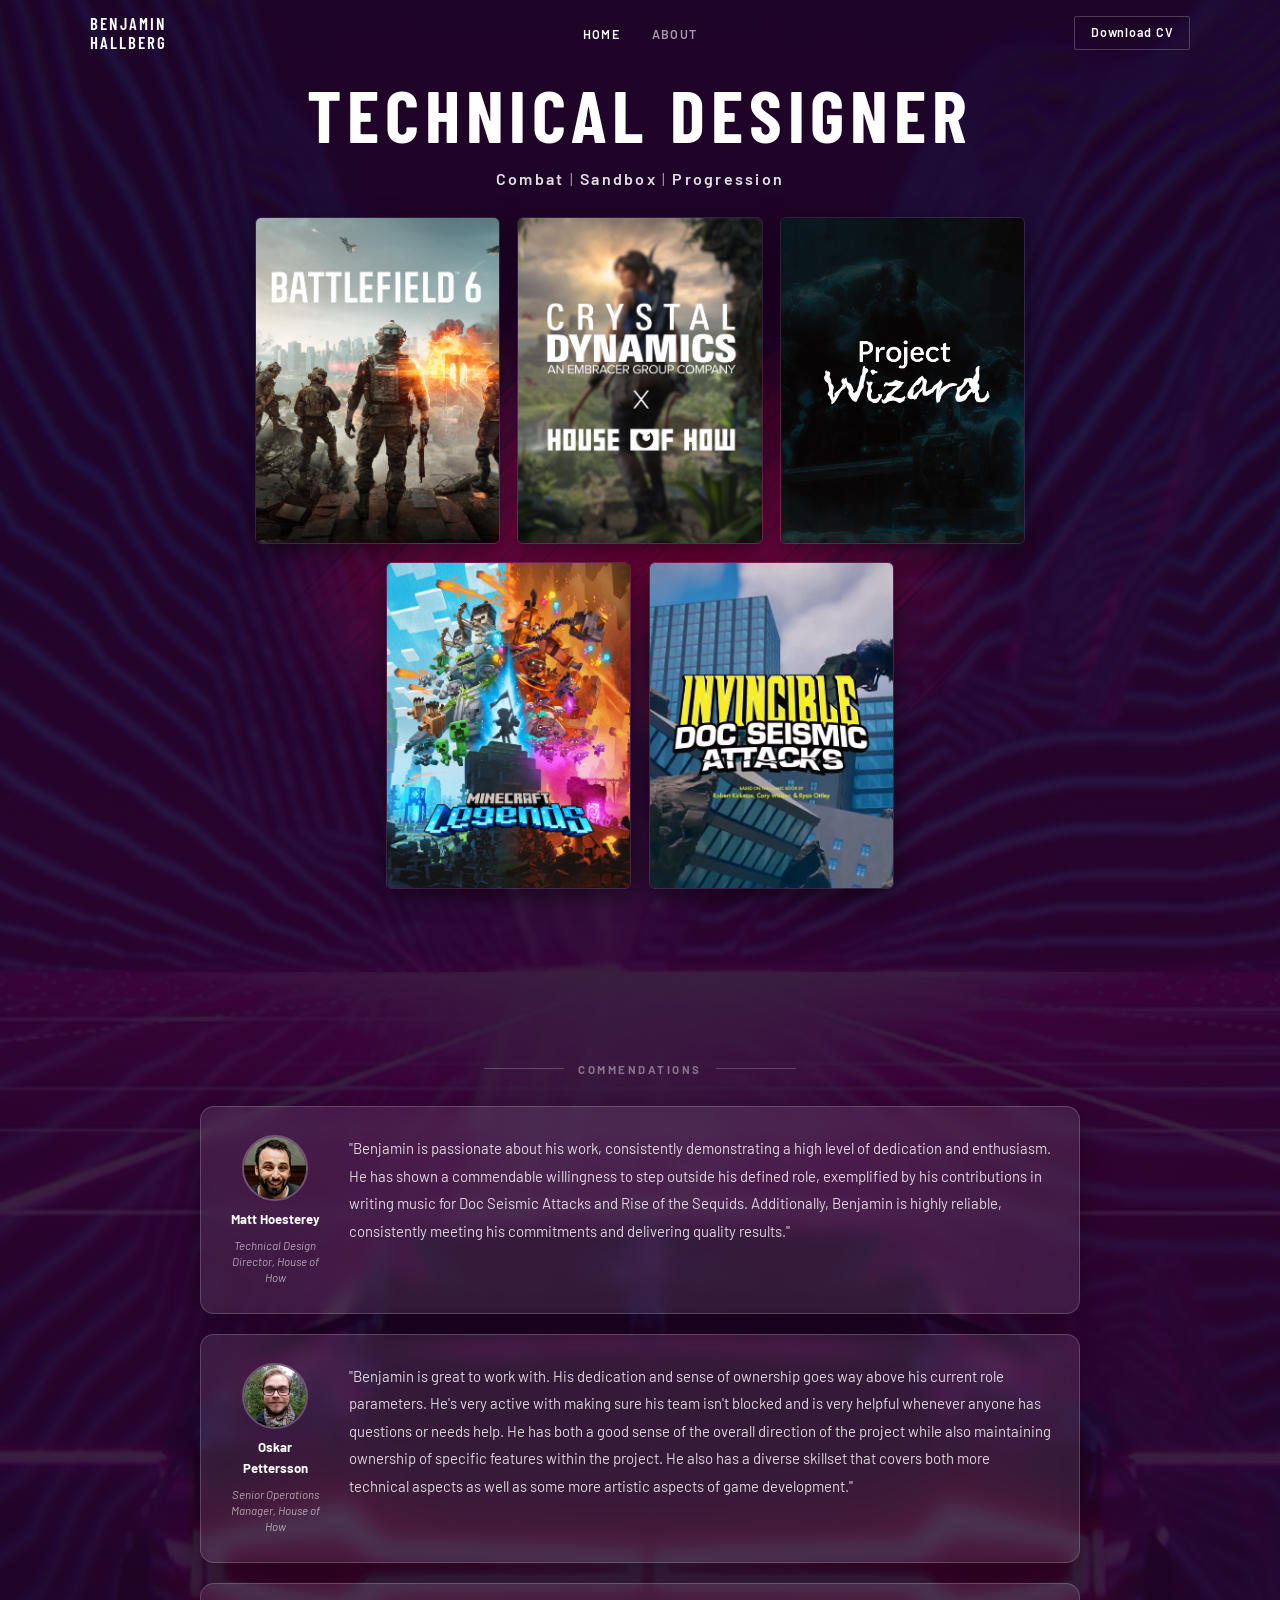
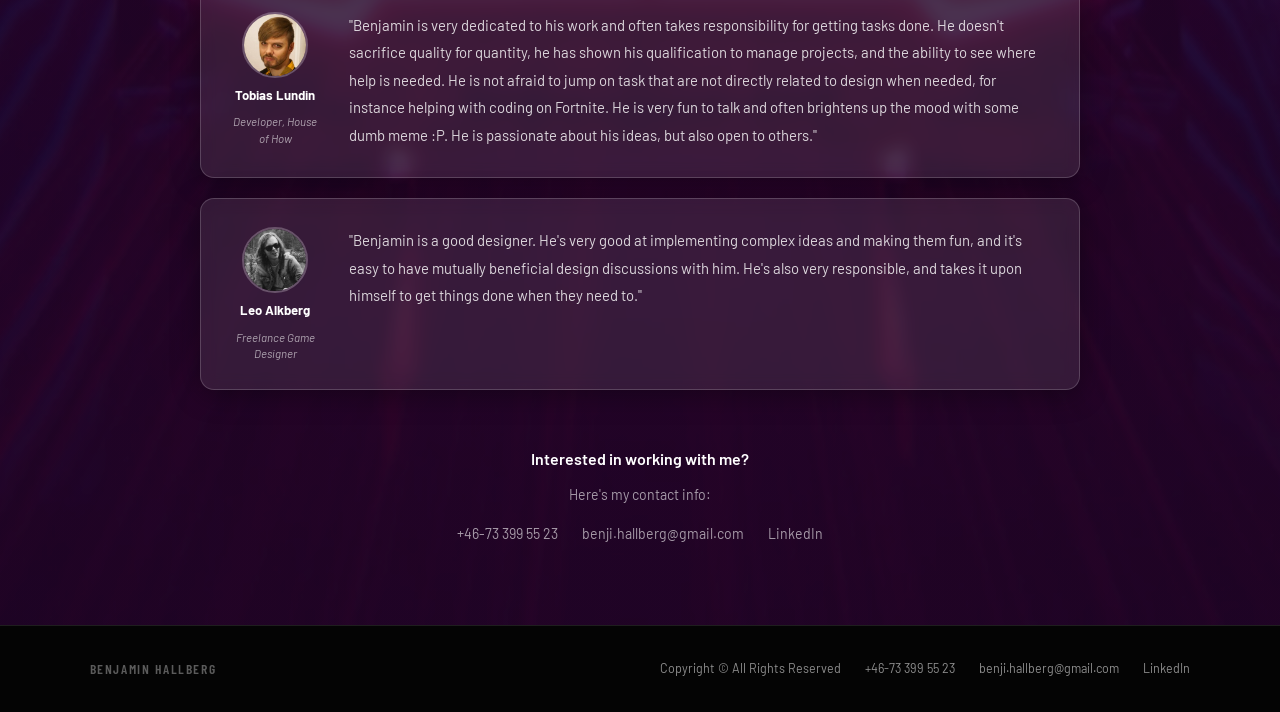
==== commit 659782bc: "evo" ====
--- a/index.html
+++ b/index.html
@@ -131,6 +131,7 @@
         <div class="contact-links">
           <a href="tel:+46733995523">+46-73 399 55 23</a>
           <a href="mailto:benji.hallberg@gmail.com">benji.hallberg@gmail.com</a>
+          <a href="https://www.linkedin.com/in/benjaminhallberg/" target="_blank" rel="noopener noreferrer">LinkedIn</a>
         </div>
       </div>
 
@@ -145,6 +146,7 @@
         <span>Copyright &copy; All Rights Reserved</span>
         <a href="tel:+46733995523">+46-73 399 55 23</a>
         <a href="mailto:benji.hallberg@gmail.com">benji.hallberg@gmail.com</a>
+        <a href="https://www.linkedin.com/in/benjaminhallberg/" target="_blank" rel="noopener noreferrer">LinkedIn</a>
       </div>
     </div>
   </footer>
--- a/css/style.css
+++ b/css/style.css
@@ -216,12 +216,12 @@
   align-items: center;
   justify-content: center;
   text-align: center;
-  padding: calc(var(--nav-h) + 1.5rem) var(--pad-x) 1.5rem;
+  padding: calc(var(--nav-h) + 0.75rem) var(--pad-x) 0.75rem;
   position: relative;
 }
 .hero-inner {
   width: 100%;
-  max-width: 760px;
+  max-width: 790px;
   margin: 0 auto;
   container-type: inline-size;
 }
@@ -237,13 +237,13 @@
   white-space: nowrap;
 }
 .hero-subtitle {
-  font-size: clamp(0.78rem, 1.5vw, 0.95rem);
+  font-size: clamp(0.82rem, 1.6vw, 1rem);
   font-weight: 400;
-  letter-spacing: 0.12em;
-  color: rgba(255,255,255,0.55);
+  letter-spacing: 0.14em;
+  color: rgba(255,255,255,0.60);
 }
 .hero-subtitle strong {
-  color: rgba(255,255,255,0.82);
+  color: rgba(255,255,255,0.88);
   font-weight: 600;
 }
 
@@ -252,17 +252,12 @@
 ═══════════════════════════════════════════════════════════════ */
 .projects-section {
   position: relative;
-  padding: 0.5rem var(--pad-x) 4rem;
-  overflow: hidden;
-}
-.projects-section {
-  position: relative;
-  padding: 0.5rem var(--pad-x) 4rem;
+  padding: 0.25rem var(--pad-x) 3.5rem;
 }
 
 .project-grid-wrapper {
   position: relative;
-  max-width: 760px;
+  max-width: 790px;
   margin: 0 auto;
   background: url(../assets/images/Azimuth_blockbg_feathered.png) center / cover no-repeat;
   border-radius: 12px;
@@ -272,17 +267,17 @@
 /* Asymmetric grid: [img | info-card | img] then [img | img] */
 .project-grid-row {
   display: grid;
-  gap: 0.85rem;
-  margin-bottom: 0.85rem;
+  gap: 1.1rem;
+  margin-bottom: 1.1rem;
 }
 .project-grid-row--3 { grid-template-columns: repeat(3, 1fr); }
 .project-grid-row--2 {
   display: flex;
   justify-content: center;
-  gap: 0.85rem;
+  gap: 1.1rem;
 }
 .project-grid-row--2 .project-card {
-  flex: 0 0 calc((100% - 2 * 0.85rem) / 3);
+  flex: 0 0 calc((100% - 2 * 1.1rem) / 3);
 }
 
 /* Image-only card */
@@ -294,11 +289,13 @@
   background: var(--bg-card);
   border: 1px solid var(--border);
   aspect-ratio: 1;
-  transition: border-color 0.3s, transform 0.35s var(--ease);
+  box-shadow: 0 6px 24px rgba(0,0,0,0.50);
+  transition: border-color 0.3s, transform 0.35s var(--ease), box-shadow 0.35s var(--ease);
 }
 .project-card:hover {
   border-color: var(--border-hover);
   transform: translateY(-3px);
+  box-shadow: 0 12px 36px rgba(0,0,0,0.65);
 }
 .project-card img {
   position: absolute;
@@ -363,18 +360,21 @@
     url(../assets/images/Azimuth_verticalbg_bottom.png) center top / cover no-repeat;
 }
 .commendations-inner {
-  max-width: 720px;
+  max-width: 880px;
   margin: 0 auto;
 }
 .commendation-item {
   display: flex;
-  gap: 1.5rem;
+  gap: 1.75rem;
   align-items: flex-start;
-  background: rgba(255,255,255,0.05);
-  border: 1px solid rgba(255,255,255,0.10);
-  border-radius: 12px;
-  padding: 1.5rem;
+  background: rgba(255,255,255,0.09);
+  border: 1px solid rgba(255,255,255,0.18);
+  border-radius: 14px;
+  padding: 1.75rem;
   margin-bottom: 1.25rem;
+  backdrop-filter: blur(8px);
+  -webkit-backdrop-filter: blur(8px);
+  box-shadow: 0 4px 28px rgba(0,0,0,0.35);
 }
 .commendation-item:last-child { margin-bottom: 0; }
 .commendation-aside {
@@ -383,15 +383,15 @@
   flex-direction: column;
   align-items: center;
   text-align: center;
-  width: 88px;
-  gap: 0.4rem;
+  width: 92px;
+  gap: 0.45rem;
 }
 .commendation-avatar {
-  width: 62px;
-  height: 62px;
+  width: 66px;
+  height: 66px;
   border-radius: 50%;
   overflow: hidden;
-  border: 2px solid rgba(255,255,255,0.18);
+  border: 2px solid rgba(255,255,255,0.25);
 }
 .commendation-avatar img {
   width: 100%;
@@ -399,19 +399,19 @@
   object-fit: cover;
 }
 .commendation-quote {
-  font-size: 0.88rem;
+  font-size: 0.93rem;
   line-height: 1.85;
-  color: rgba(255,255,255,0.72);
+  color: rgba(255,255,255,0.82);
   text-align: left;
 }
 .commendation-name {
   font-weight: 700;
-  font-size: 0.78rem;
+  font-size: 0.82rem;
   color: var(--text);
 }
 .commendation-role {
   font-style: italic;
-  font-size: 0.7rem;
+  font-size: 0.72rem;
   color: var(--text-dim);
   line-height: 1.4;
 }
@@ -456,7 +456,7 @@
   max-width: 1200px;
   margin: 0 auto;
   font-size: 0.78rem;
-  color: rgba(255,255,255,0.25);
+  color: rgba(255,255,255,0.55);
 }
 .footer-name {
   font-family: var(--font-d);
@@ -469,7 +469,7 @@
   gap: 1.5rem;
   flex-wrap: wrap;
 }
-.footer-info a:hover { color: rgba(255,255,255,0.6); }
+.footer-info a:hover { color: rgba(255,255,255,0.9); }
 
 /* ═══════════════════════════════════════════════════════════════
    ABOUT PAGE
@@ -489,8 +489,11 @@
   display: grid;
   grid-template-columns: 55fr 45fr;
   align-items: center;
-  gap: 3rem;
+  gap: 2.5rem;
   padding: calc(var(--nav-h) + 4rem) var(--pad-x) 5rem;
+  max-width: 1200px;
+  margin-left: auto;
+  margin-right: auto;
 }
 
 .about-left {}
@@ -513,10 +516,10 @@
 }
 
 .about-body p {
-  font-size: 0.9rem;
-  line-height: 1.85;
-  color: rgba(255,255,255,0.65);
-  margin-bottom: 1rem;
+  font-size: 0.97rem;
+  line-height: 1.9;
+  color: rgba(255,255,255,0.75);
+  margin-bottom: 1.1rem;
 }
 .about-body p:last-child { margin-bottom: 0; }
 
@@ -525,7 +528,7 @@
   display: flex;
   gap: 1.5rem;
   font-size: 0.85rem;
-  color: rgba(255,255,255,0.5);
+  color: rgba(255,255,255,0.65);
 }
 .about-contact-info a:hover { color: var(--text); }
 
@@ -540,15 +543,15 @@
   display: flex;
   flex-direction: column;
   align-items: center;
-  gap: 0.5rem;
+  gap: 0.75rem;
 }
 .profile-card__photo {
-  width: 160px;
-  height: 160px;
+  width: 300px;
+  height: 300px;
   border-radius: 50%;
   overflow: hidden;
-  border: 2px solid rgba(255,255,255,0.15);
-  margin-bottom: 0.75rem;
+  border: 3px solid rgba(255,255,255,0.18);
+  margin-bottom: 1.25rem;
 }
 .profile-card__photo img {
   width: 100%;
@@ -556,23 +559,23 @@
   object-fit: cover;
 }
 .profile-card__name {
+  font-size: 1.35rem;
+  font-weight: 400;
+  color: var(--text);
+}
+.profile-card__title {
+  font-size: 1.15rem;
+  font-weight: 700;
+  color: var(--text);
+}
+.profile-card__spec {
   font-size: 1rem;
-  font-weight: 400;
-  color: var(--text);
-}
-.profile-card__title {
-  font-size: 0.95rem;
-  font-weight: 700;
-  color: var(--text);
-}
-.profile-card__spec {
-  font-size: 0.85rem;
   color: var(--text-dim);
   line-height: 1.6;
 }
 .profile-card__spec strong { color: var(--text); font-weight: 700; }
 .profile-card__location {
-  font-size: 0.78rem;
+  font-size: 0.9rem;
   color: var(--text-muted);
   margin-top: 0.2rem;
 }
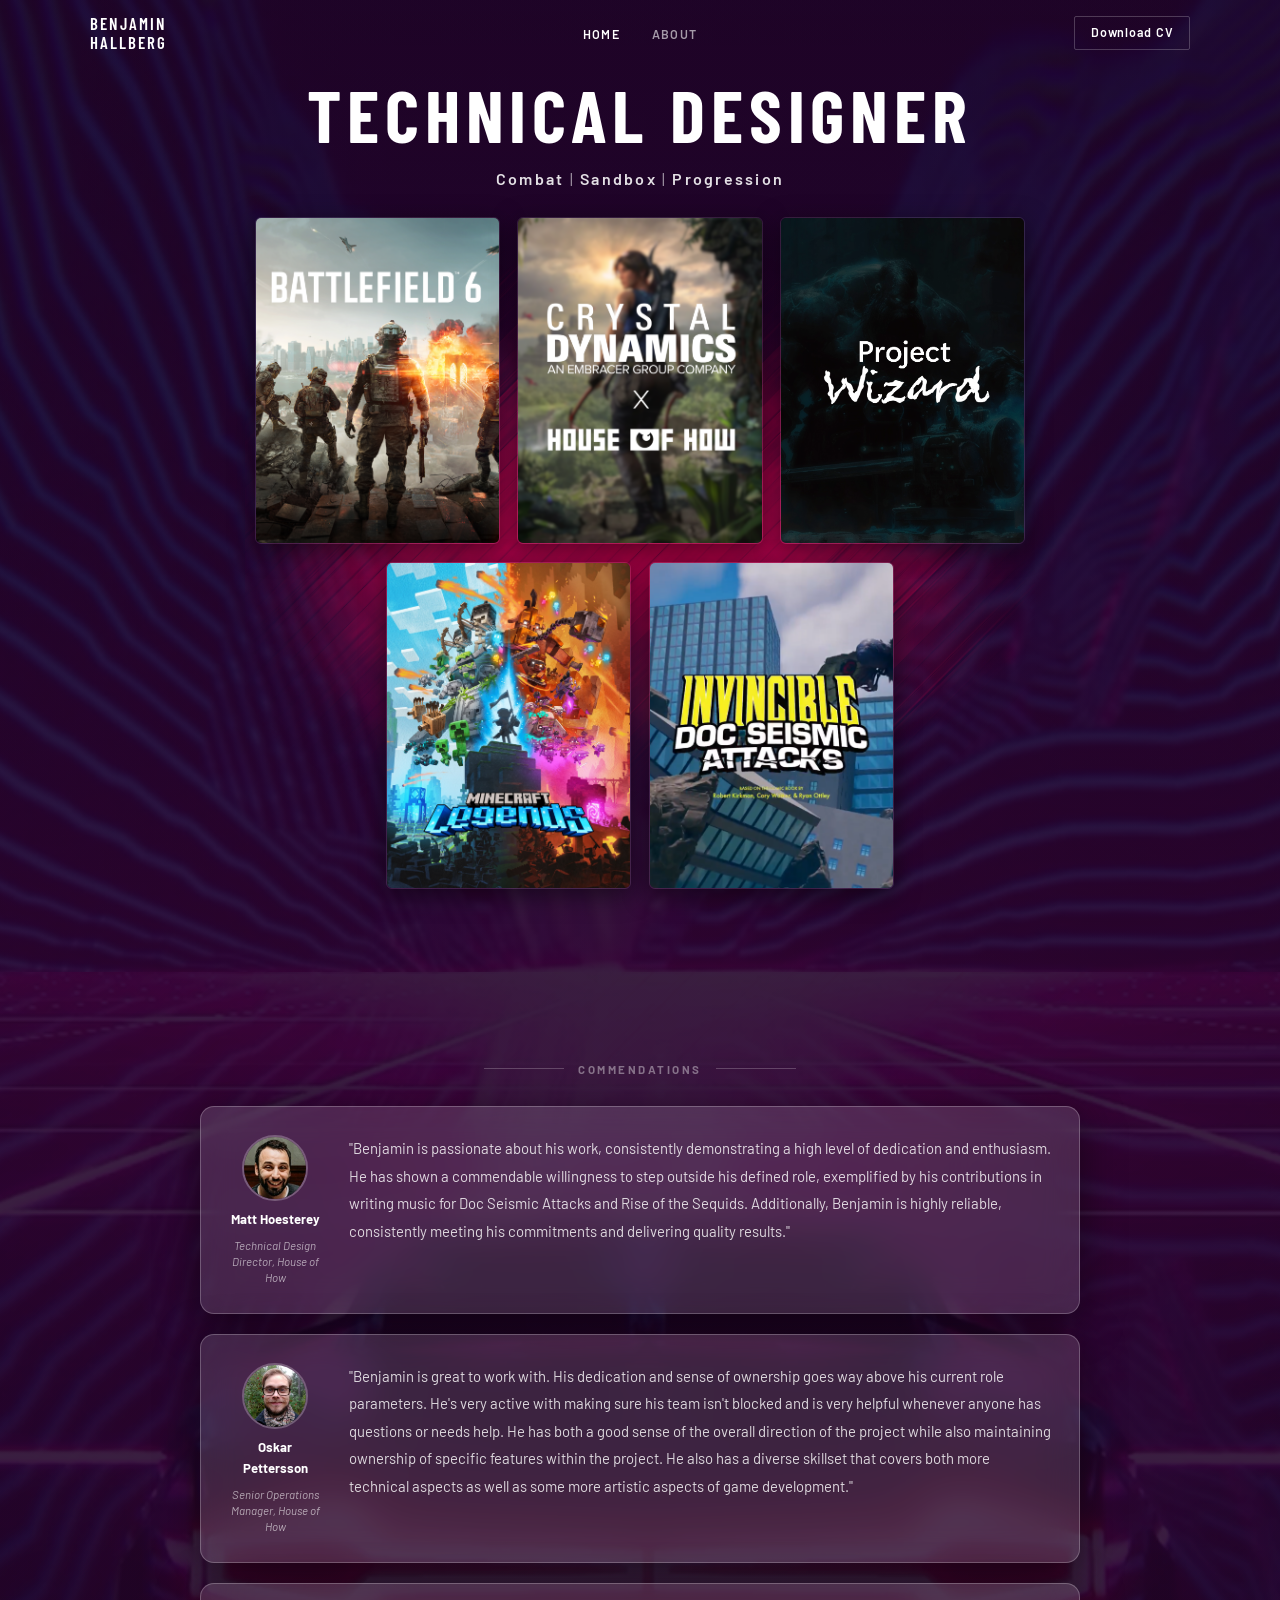
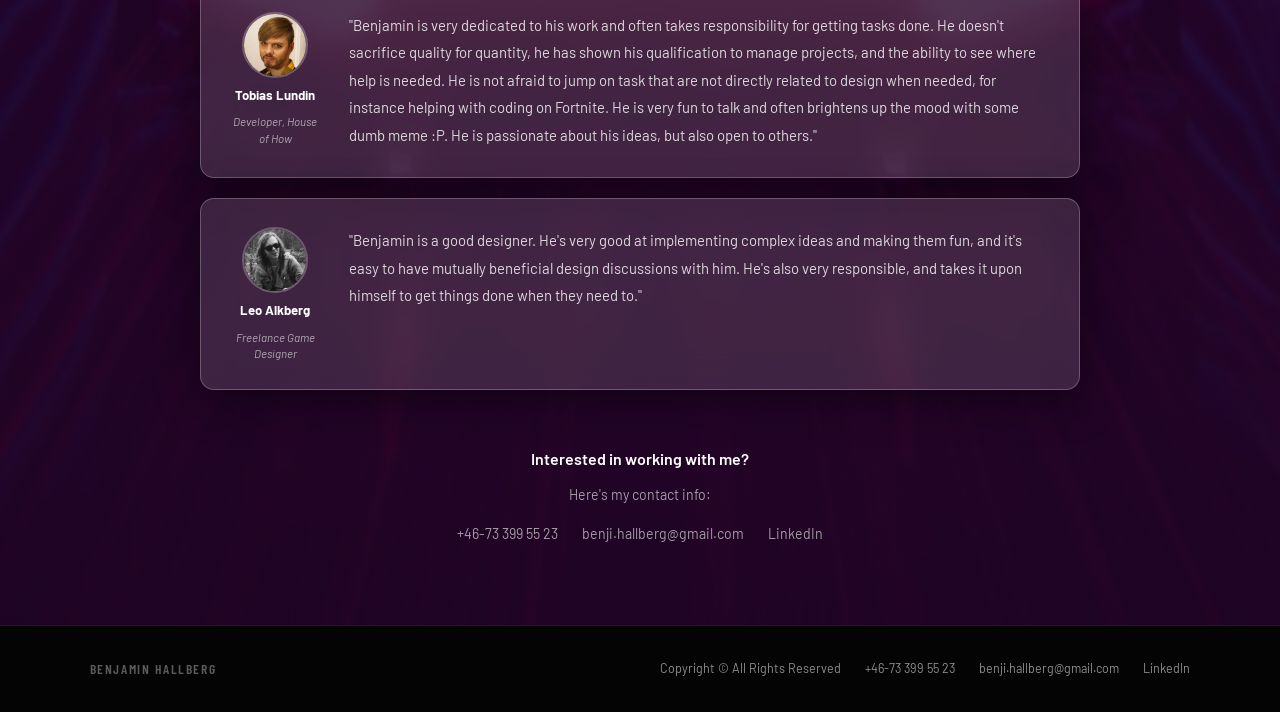
==== commit f445295d: "hovers" ====
--- a/index.html
+++ b/index.html
@@ -46,15 +46,39 @@
       <div class="project-grid-row project-grid-row--3">
 
         <a href="#" class="project-card reveal">
-          <img src="assets/images/Battlefield_6_png.png" alt="Battlefield 6">
+          <img class="card-cover" src="assets/images/Battlefield_6_png.png" alt="Battlefield 6">
+          <div class="card-overlay">
+            <p class="card-company"><em>EA/Ripple Effect &amp; House of How</em></p>
+            <h3 class="card-title">Battlefield 6</h3>
+            <p class="card-roles">Combat Design<br>System Design<br>Level Design</p>
+            <p class="card-tag">Portal</p>
+          </div>
         </a>
 
         <a href="#" class="project-card reveal reveal-d1">
-          <img src="assets/images/CDxHoHAlt_png.png" alt="Crystal Dynamics × House of How">
+          <img class="card-cover" src="assets/images/CDxHoHAlt_png.png" alt="Crystal Dynamics × House of How">
+          <div class="card-overlay">
+            <p class="card-company"><em>Crystal Dynamics &amp; House of How</em></p>
+            <h3 class="card-title">Unannounced<br>AAA Project</h3>
+            <p class="card-roles">Combat Design<br>System Design<br>Technical Animation</p>
+            <div class="card-engine">
+              <img src="assets/images/unreal.png" alt="">
+              <span>Unreal Engine</span>
+            </div>
+          </div>
         </a>
 
         <a href="#" class="project-card reveal reveal-d2">
-          <img src="assets/images/wizard_png.png" alt="Project Wizard">
+          <img class="card-cover" src="assets/images/wizard_png.png" alt="Project Wizard">
+          <div class="card-overlay">
+            <p class="card-company"><em>House of How</em></p>
+            <h3 class="card-title">Project Wizard</h3>
+            <p class="card-roles">Combat Lead<br>System Design</p>
+            <div class="card-engine">
+              <img src="assets/images/unreal.png" alt="">
+              <span>Unreal Engine</span>
+            </div>
+          </div>
         </a>
 
       </div>
@@ -63,11 +87,23 @@
       <div class="project-grid-row project-grid-row--2">
 
         <a href="#" class="project-card reveal">
-          <img src="assets/images/MinecraftLegends.png" alt="Minecraft Legends">
+          <img class="card-cover" src="assets/images/MinecraftLegends.png" alt="Minecraft Legends">
+          <div class="card-overlay">
+            <p class="card-company"><em>Mojang &amp; House of How</em></p>
+            <h3 class="card-title">Minecraft Legends<br>DLC</h3>
+            <p class="card-roles">Combat Design<br>System Design<br>Level Design</p>
+            <p class="card-tag">In-house</p>
+          </div>
         </a>
 
         <a href="#" class="project-card reveal reveal-d1">
-          <img src="assets/images/invincible.png" alt="Invincible: Doc Seismic Attacks">
+          <img class="card-cover" src="assets/images/invincible.png" alt="Invincible: Doc Seismic Attacks">
+          <div class="card-overlay">
+            <p class="card-company"><em>Skybound Games &amp; House of How</em></p>
+            <h3 class="card-title">Invincible: Doc<br>Seismic Attacks</h3>
+            <p class="card-roles">Sweden Lead<br>System Design<br>Level Design</p>
+            <p class="card-tag">UEFN</p>
+          </div>
         </a>
 
       </div>
--- a/css/style.css
+++ b/css/style.css
@@ -297,7 +297,7 @@
   transform: translateY(-3px);
   box-shadow: 0 12px 36px rgba(0,0,0,0.65);
 }
-.project-card img {
+.project-card .card-cover {
   position: absolute;
   inset: 0;
   width: 100%;
@@ -305,7 +305,71 @@
   object-fit: cover;
   transition: transform 0.5s var(--ease);
 }
-.project-card:hover img { transform: scale(1.04); }
+
+/* ─── PROJECT CARD HOVER OVERLAY ─────────────────────────── */
+.card-overlay {
+  position: absolute;
+  inset: 0;
+  z-index: 2;
+  display: flex;
+  flex-direction: column;
+  align-items: center;
+  justify-content: center;
+  text-align: center;
+  padding: 1rem 1.1rem;
+  gap: 0.3rem;
+  background: linear-gradient(to bottom, #6b1b2f, #a02040);
+  opacity: 0;
+  transition: opacity 0.3s var(--ease);
+}
+.project-card:hover .card-overlay { opacity: 1; }
+.card-company {
+  font-size: 0.72rem;
+  font-style: italic;
+  color: rgba(255,255,255,0.82);
+  line-height: 1.4;
+}
+.card-title {
+  font-family: var(--font-d);
+  font-size: 1.3rem;
+  font-weight: 700;
+  color: #fff;
+  line-height: 1.15;
+  margin: 0.2rem 0;
+}
+.card-roles {
+  font-size: 0.74rem;
+  color: rgba(255,255,255,0.82);
+  line-height: 1.65;
+}
+.card-tag {
+  font-size: 0.82rem;
+  font-weight: 700;
+  color: #fff;
+  margin-top: 0.25rem;
+  letter-spacing: 0.04em;
+}
+.card-engine {
+  display: inline-flex;
+  align-items: center;
+  gap: 0.45rem;
+  margin-top: 0.3rem;
+}
+.card-engine img {
+  height: 18px;
+  width: auto;
+  position: static;
+  inset: auto;
+  object-fit: initial;
+  transition: none;
+}
+.card-engine span {
+  font-size: 0.72rem;
+  font-weight: 700;
+  letter-spacing: 0.1em;
+  text-transform: uppercase;
+  color: #fff;
+}
 
 /* Info card (dark filled, no hero image) */
 .project-info-card {
@@ -367,14 +431,14 @@
   display: flex;
   gap: 1.75rem;
   align-items: flex-start;
-  background: rgba(255,255,255,0.09);
-  border: 1px solid rgba(255,255,255,0.18);
+  background: rgba(255,255,255,0.13);
+  border: 1px solid rgba(255,255,255,0.24);
   border-radius: 14px;
   padding: 1.75rem;
   margin-bottom: 1.25rem;
-  backdrop-filter: blur(8px);
-  -webkit-backdrop-filter: blur(8px);
-  box-shadow: 0 4px 28px rgba(0,0,0,0.35);
+  backdrop-filter: blur(18px);
+  -webkit-backdrop-filter: blur(18px);
+  box-shadow: 0 8px 40px rgba(0,0,0,0.50);
 }
 .commendation-item:last-child { margin-bottom: 0; }
 .commendation-aside {
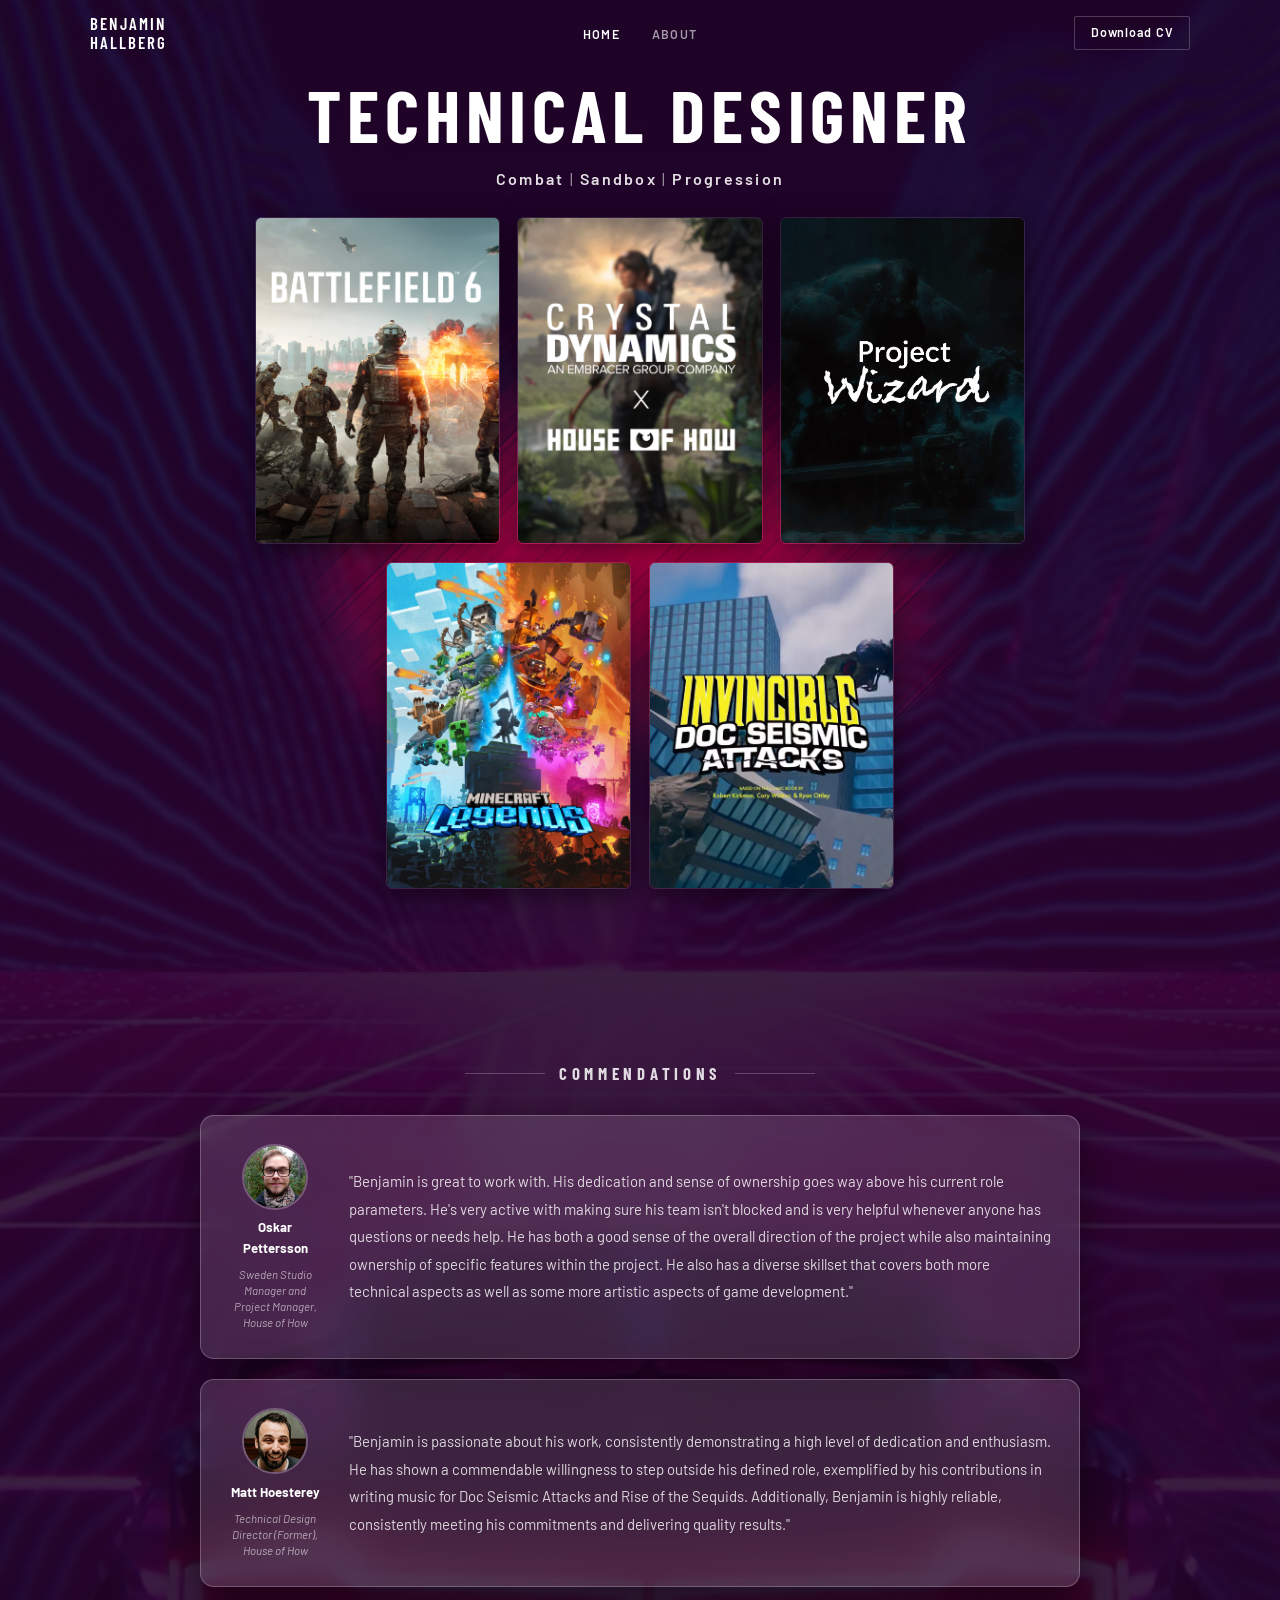
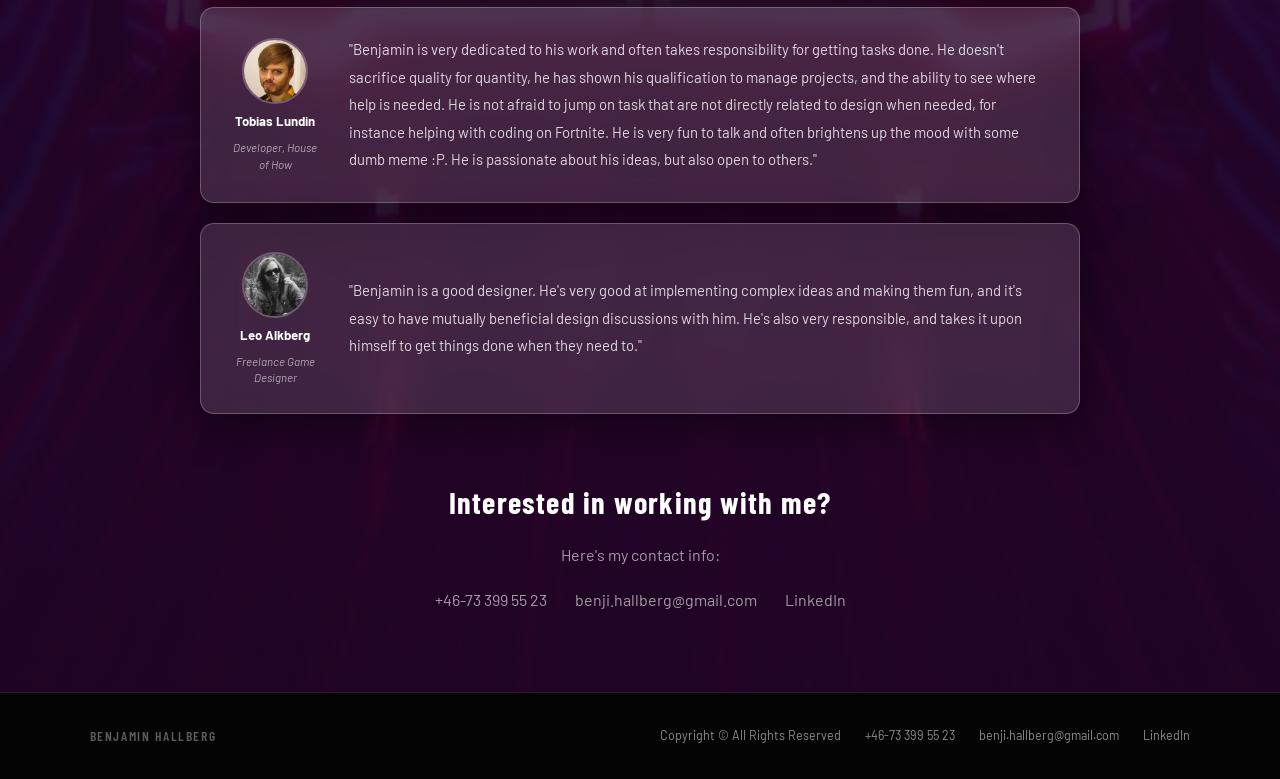
==== commit c2a2061f: "general fixes" ====
--- a/index.html
+++ b/index.html
@@ -62,8 +62,7 @@
             <h3 class="card-title">Unannounced<br>AAA Project</h3>
             <p class="card-roles">Combat Design<br>System Design<br>Technical Animation</p>
             <div class="card-engine">
-              <img src="assets/images/unreal.png" alt="">
-              <span>Unreal Engine</span>
+              <img src="assets/images/unreal.png" alt="Unreal Engine">
             </div>
           </div>
         </a>
@@ -75,8 +74,7 @@
             <h3 class="card-title">Project Wizard</h3>
             <p class="card-roles">Combat Lead<br>System Design</p>
             <div class="card-engine">
-              <img src="assets/images/unreal.png" alt="">
-              <span>Unreal Engine</span>
+              <img src="assets/images/unreal.png" alt="Unreal Engine">
             </div>
           </div>
         </a>
@@ -126,20 +124,20 @@
 
       <article class="commendation-item reveal">
         <div class="commendation-aside">
-          <div class="commendation-avatar"><img src="assets/images/matt.jpg" alt="Matt Hoesterey"></div>
-          <p class="commendation-name">Matt Hoesterey</p>
-          <p class="commendation-role"><em>Technical Design Director, House of How</em></p>
+          <div class="commendation-avatar"><img src="assets/images/oskar.jpg" alt="Oskar Pettersson"></div>
+          <p class="commendation-name">Oskar Pettersson</p>
+          <p class="commendation-role"><em>Sweden Studio Manager and Project Manager, House of How</em></p>
         </div>
-        <p class="commendation-quote">"Benjamin is passionate about his work, consistently demonstrating a high level of dedication and enthusiasm. He has shown a commendable willingness to step outside his defined role, exemplified by his contributions in writing music for Doc Seismic Attacks and Rise of the Sequids. Additionally, Benjamin is highly reliable, consistently meeting his commitments and delivering quality results."</p>
+        <p class="commendation-quote">"Benjamin is great to work with. His dedication and sense of ownership goes way above his current role parameters. He's very active with making sure his team isn't blocked and is very helpful whenever anyone has questions or needs help. He has both a good sense of the overall direction of the project while also maintaining ownership of specific features within the project. He also has a diverse skillset that covers both more technical aspects as well as some more artistic aspects of game development."</p>
       </article>
 
       <article class="commendation-item reveal reveal-d1">
         <div class="commendation-aside">
-          <div class="commendation-avatar"><img src="assets/images/oskar.jpg" alt="Oskar Pettersson"></div>
-          <p class="commendation-name">Oskar Pettersson</p>
-          <p class="commendation-role"><em>Senior Operations Manager, House of How</em></p>
+          <div class="commendation-avatar"><img src="assets/images/matt.jpg" alt="Matt Hoesterey"></div>
+          <p class="commendation-name">Matt Hoesterey</p>
+          <p class="commendation-role"><em>Technical Design Director (Former), House of How</em></p>
         </div>
-        <p class="commendation-quote">"Benjamin is great to work with. His dedication and sense of ownership goes way above his current role parameters. He's very active with making sure his team isn't blocked and is very helpful whenever anyone has questions or needs help. He has both a good sense of the overall direction of the project while also maintaining ownership of specific features within the project. He also has a diverse skillset that covers both more technical aspects as well as some more artistic aspects of game development."</p>
+        <p class="commendation-quote">"Benjamin is passionate about his work, consistently demonstrating a high level of dedication and enthusiasm. He has shown a commendable willingness to step outside his defined role, exemplified by his contributions in writing music for Doc Seismic Attacks and Rise of the Sequids. Additionally, Benjamin is highly reliable, consistently meeting his commitments and delivering quality results."</p>
       </article>
 
       <article class="commendation-item reveal reveal-d2">
--- a/css/style.css
+++ b/css/style.css
@@ -108,11 +108,12 @@
   background: rgba(255,255,255,0.22);
 }
 .section-divider__label {
-  font-size: 0.72rem;
-  font-weight: 700;
-  letter-spacing: 0.22em;
-  text-transform: uppercase;
-  color: rgba(255,255,255,0.40);
+  font-family: var(--font-d);
+  font-size: 1.05rem;
+  font-weight: 700;
+  letter-spacing: 0.28em;
+  text-transform: uppercase;
+  color: rgba(255,255,255,0.85);
 }
 
 /* ─── BUTTONS ────────────────────────────────────────────────── */
@@ -253,13 +254,13 @@
 .projects-section {
   position: relative;
   padding: 0.25rem var(--pad-x) 3.5rem;
+  background: url(../assets/images/Azimuth_blockbg_feathered.png) center center / 68% auto no-repeat;
 }
 
 .project-grid-wrapper {
   position: relative;
   max-width: 790px;
   margin: 0 auto;
-  background: url(../assets/images/Azimuth_blockbg_feathered.png) center / cover no-repeat;
   border-radius: 12px;
   padding: 0.6rem;
 }
@@ -318,32 +319,34 @@
   text-align: center;
   padding: 1rem 1.1rem;
   gap: 0.3rem;
-  background: linear-gradient(to bottom, #6b1b2f, #a02040);
+  background: linear-gradient(to bottom, #1e0038, #7a0080);
   opacity: 0;
   transition: opacity 0.3s var(--ease);
 }
 .project-card:hover .card-overlay { opacity: 1; }
 .card-company {
-  font-size: 0.72rem;
+  font-size: 0.88rem;
   font-style: italic;
-  color: rgba(255,255,255,0.82);
+  color: rgba(255,255,255,0.95);
   line-height: 1.4;
 }
 .card-title {
   font-family: var(--font-d);
-  font-size: 1.3rem;
+  font-size: 1.75rem;
   font-weight: 700;
   color: #fff;
   line-height: 1.15;
   margin: 0.2rem 0;
+  text-shadow: 0 1px 8px rgba(0,0,0,0.5);
 }
 .card-roles {
-  font-size: 0.74rem;
-  color: rgba(255,255,255,0.82);
+  font-size: 0.92rem;
+  font-weight: 500;
+  color: rgba(255,255,255,0.95);
   line-height: 1.65;
 }
 .card-tag {
-  font-size: 0.82rem;
+  font-size: 0.92rem;
   font-weight: 700;
   color: #fff;
   margin-top: 0.25rem;
@@ -356,7 +359,7 @@
   margin-top: 0.3rem;
 }
 .card-engine img {
-  height: 18px;
+  height: 44px;
   width: auto;
   position: static;
   inset: auto;
@@ -430,7 +433,7 @@
 .commendation-item {
   display: flex;
   gap: 1.75rem;
-  align-items: flex-start;
+  align-items: center;
   background: rgba(255,255,255,0.13);
   border: 1px solid rgba(255,255,255,0.24);
   border-radius: 14px;
@@ -482,23 +485,25 @@
 
 /* ─── CONTACT ROW ────────────────────────────────────────────── */
 .contact-row {
-  margin-top: 3.5rem;
+  margin-top: 4rem;
   display: flex;
   flex-direction: column;
   align-items: center;
-  gap: 0.65rem;
+  gap: 0.85rem;
 }
 .contact-heading {
+  font-family: var(--font-d);
+  font-size: 1.9rem;
+  font-weight: 700;
+  letter-spacing: 0.04em;
+  color: var(--text);
+  margin-bottom: 0.1rem;
+}
+.contact-sub { font-size: 1rem; color: var(--text-dim); margin-bottom: 0.35rem; }
+.contact-links {
+  display: flex;
+  gap: 1.75rem;
   font-size: 1rem;
-  font-weight: 600;
-  color: var(--text);
-  margin-bottom: 0.15rem;
-}
-.contact-sub { font-size: 0.88rem; color: var(--text-dim); margin-bottom: 0.35rem; }
-.contact-links {
-  display: flex;
-  gap: 1.5rem;
-  font-size: 0.88rem;
   color: rgba(255,255,255,0.6);
 }
 .contact-links a:hover { color: var(--text); }
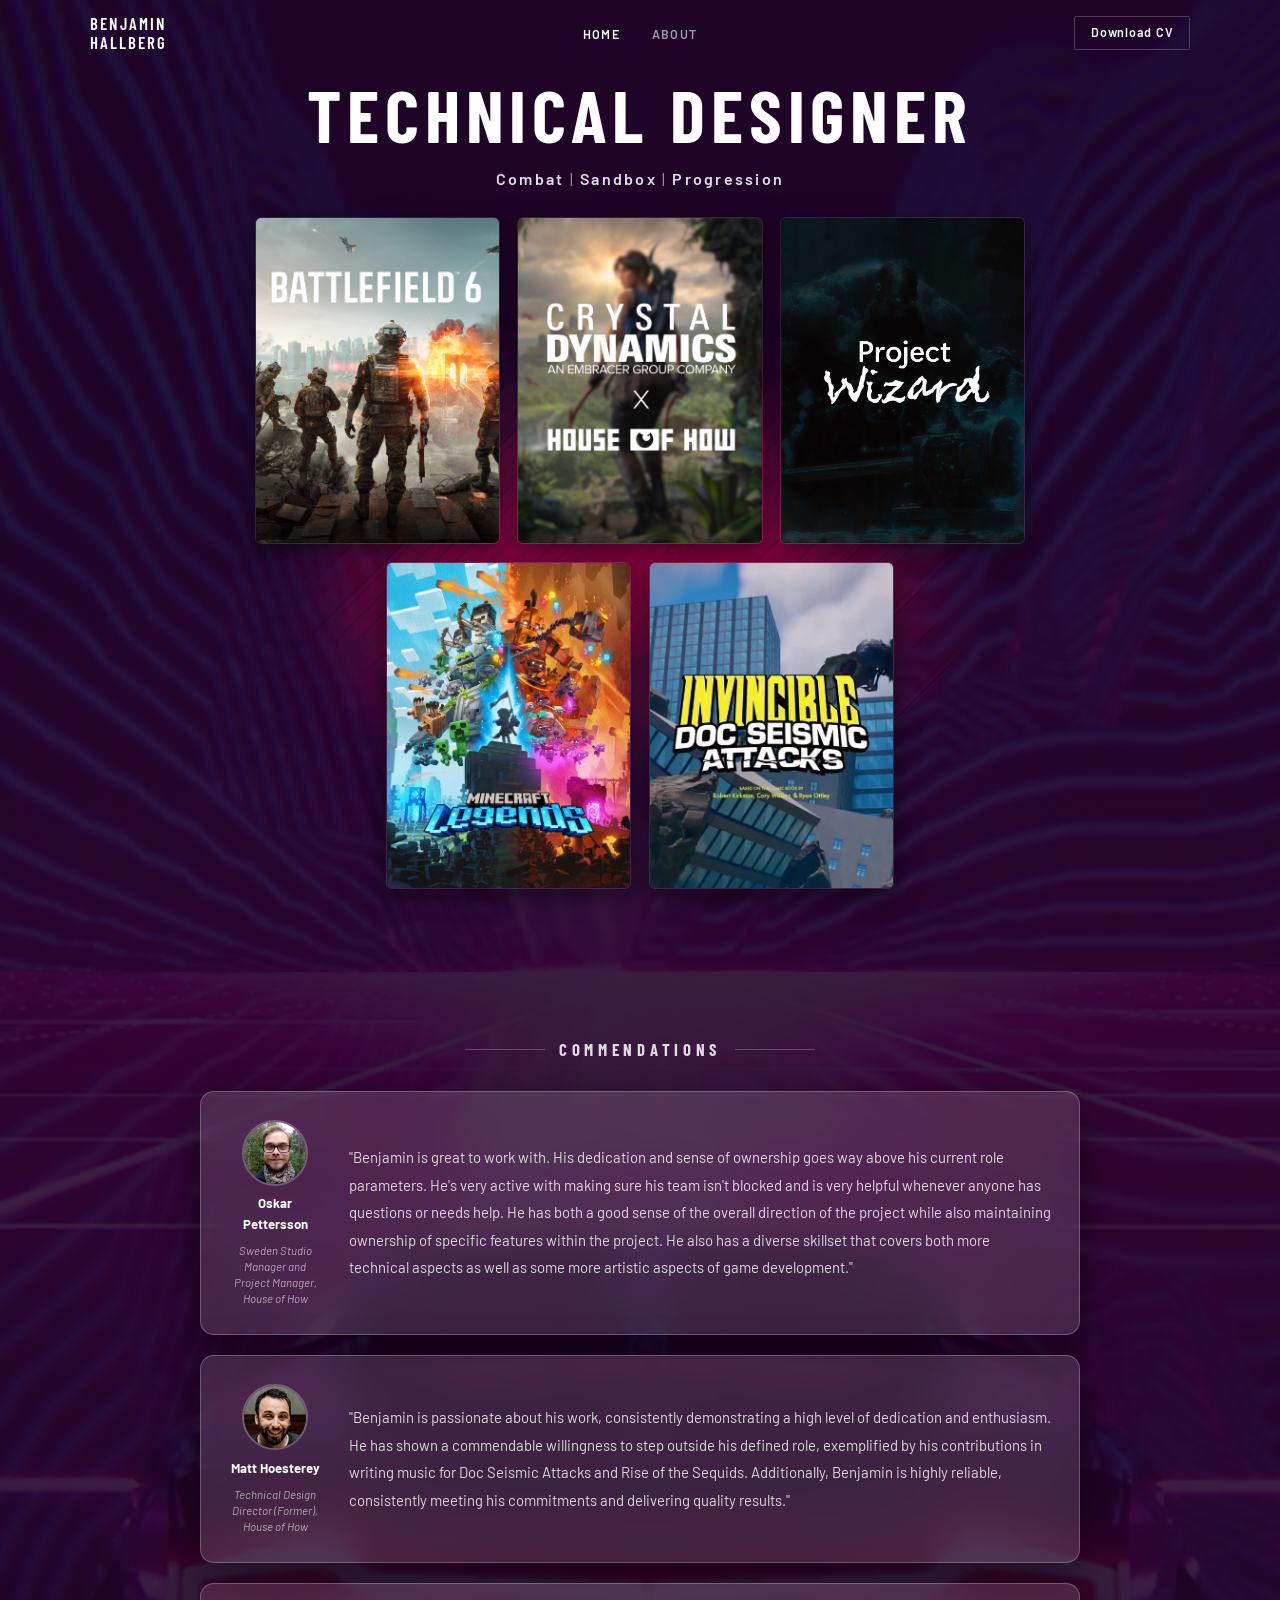
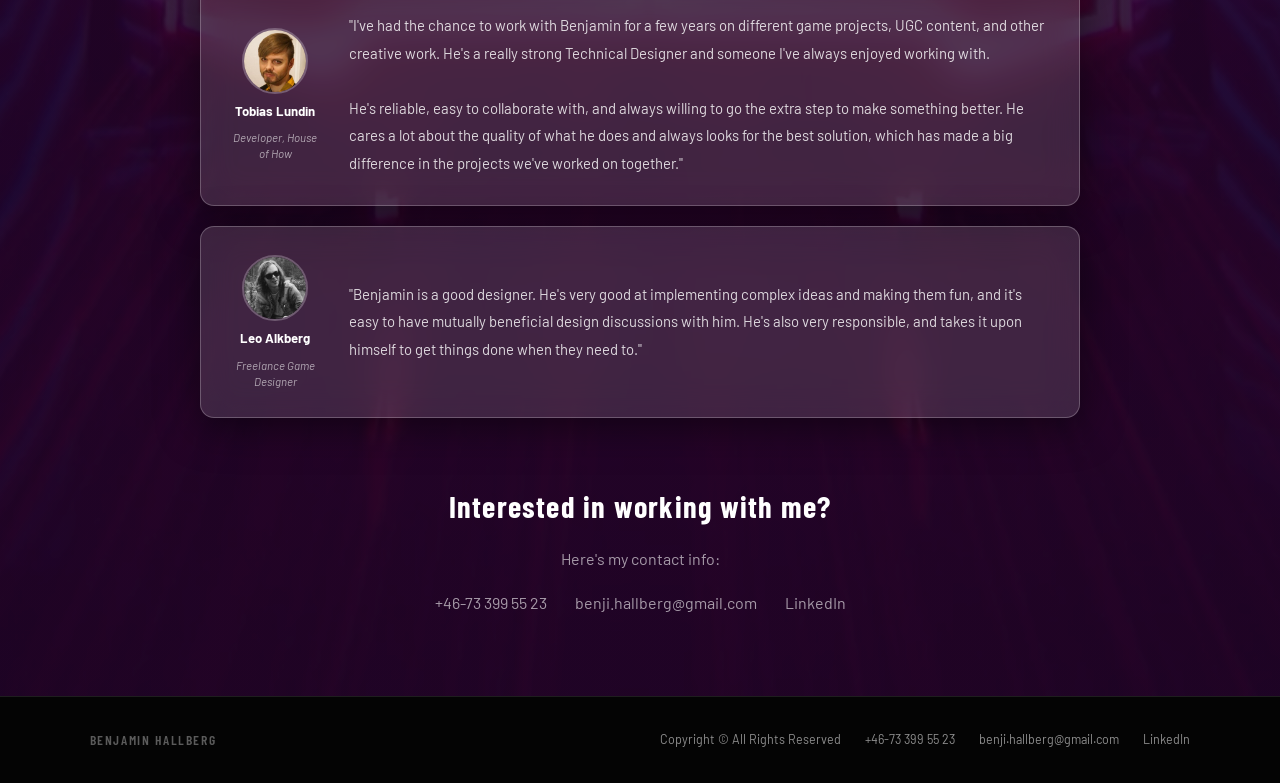
==== commit 516e9872: "effectively final" ====
--- a/index.html
+++ b/index.html
@@ -146,7 +146,7 @@
           <p class="commendation-name">Tobias Lundin</p>
           <p class="commendation-role"><em>Developer, House of How</em></p>
         </div>
-        <p class="commendation-quote">"Benjamin is very dedicated to his work and often takes responsibility for getting tasks done. He doesn't sacrifice quality for quantity, he has shown his qualification to manage projects, and the ability to see where help is needed. He is not afraid to jump on task that are not directly related to design when needed, for instance helping with coding on Fortnite. He is very fun to talk and often brightens up the mood with some dumb meme :P. He is passionate about his ideas, but also open to others."</p>
+        <p class="commendation-quote">"I've had the chance to work with Benjamin for a few years on different game projects, UGC content, and other creative work. He's a really strong Technical Designer and someone I've always enjoyed working with.<br><br>He's reliable, easy to collaborate with, and always willing to go the extra step to make something better. He cares a lot about the quality of what he does and always looks for the best solution, which has made a big difference in the projects we've worked on together."</p>
       </article>
 
       <article class="commendation-item reveal reveal-d3">
--- a/css/style.css
+++ b/css/style.css
@@ -254,7 +254,7 @@
 .projects-section {
   position: relative;
   padding: 0.25rem var(--pad-x) 3.5rem;
-  background: url(../assets/images/Azimuth_blockbg_feathered.png) center center / 68% auto no-repeat;
+  background: url(../assets/images/Azimuth_blockbg_feathered.png) center center / min(68%, 1175px) auto no-repeat;
 }
 
 .project-grid-wrapper {
@@ -319,7 +319,7 @@
   text-align: center;
   padding: 1rem 1.1rem;
   gap: 0.3rem;
-  background: linear-gradient(to bottom, #1e0038, #7a0080);
+  background: linear-gradient(to bottom, #0e1045, #5018a8);
   opacity: 0;
   transition: opacity 0.3s var(--ease);
 }
@@ -359,7 +359,7 @@
   margin-top: 0.3rem;
 }
 .card-engine img {
-  height: 44px;
+  height: 58px;
   width: auto;
   position: static;
   inset: auto;
@@ -420,7 +420,7 @@
 ═══════════════════════════════════════════════════════════════ */
 /* Bottom image: anchored top so the cut edge sits at the section boundary */
 .commendations-section {
-  padding: 4rem var(--pad-x) 5rem;
+  padding: 2.5rem var(--pad-x) 5rem;
   background:
     linear-gradient(rgba(82,11,84,0.32), rgba(82,11,84,0.32)),
     linear-gradient(rgba(5,0,16,0.84), rgba(5,0,16,0.84)),
@@ -645,7 +645,7 @@
 .profile-card__spec strong { color: var(--text); font-weight: 700; }
 .profile-card__location {
   font-size: 0.9rem;
-  color: var(--text-muted);
+  color: rgba(255,255,255,0.78);
   margin-top: 0.2rem;
 }
 
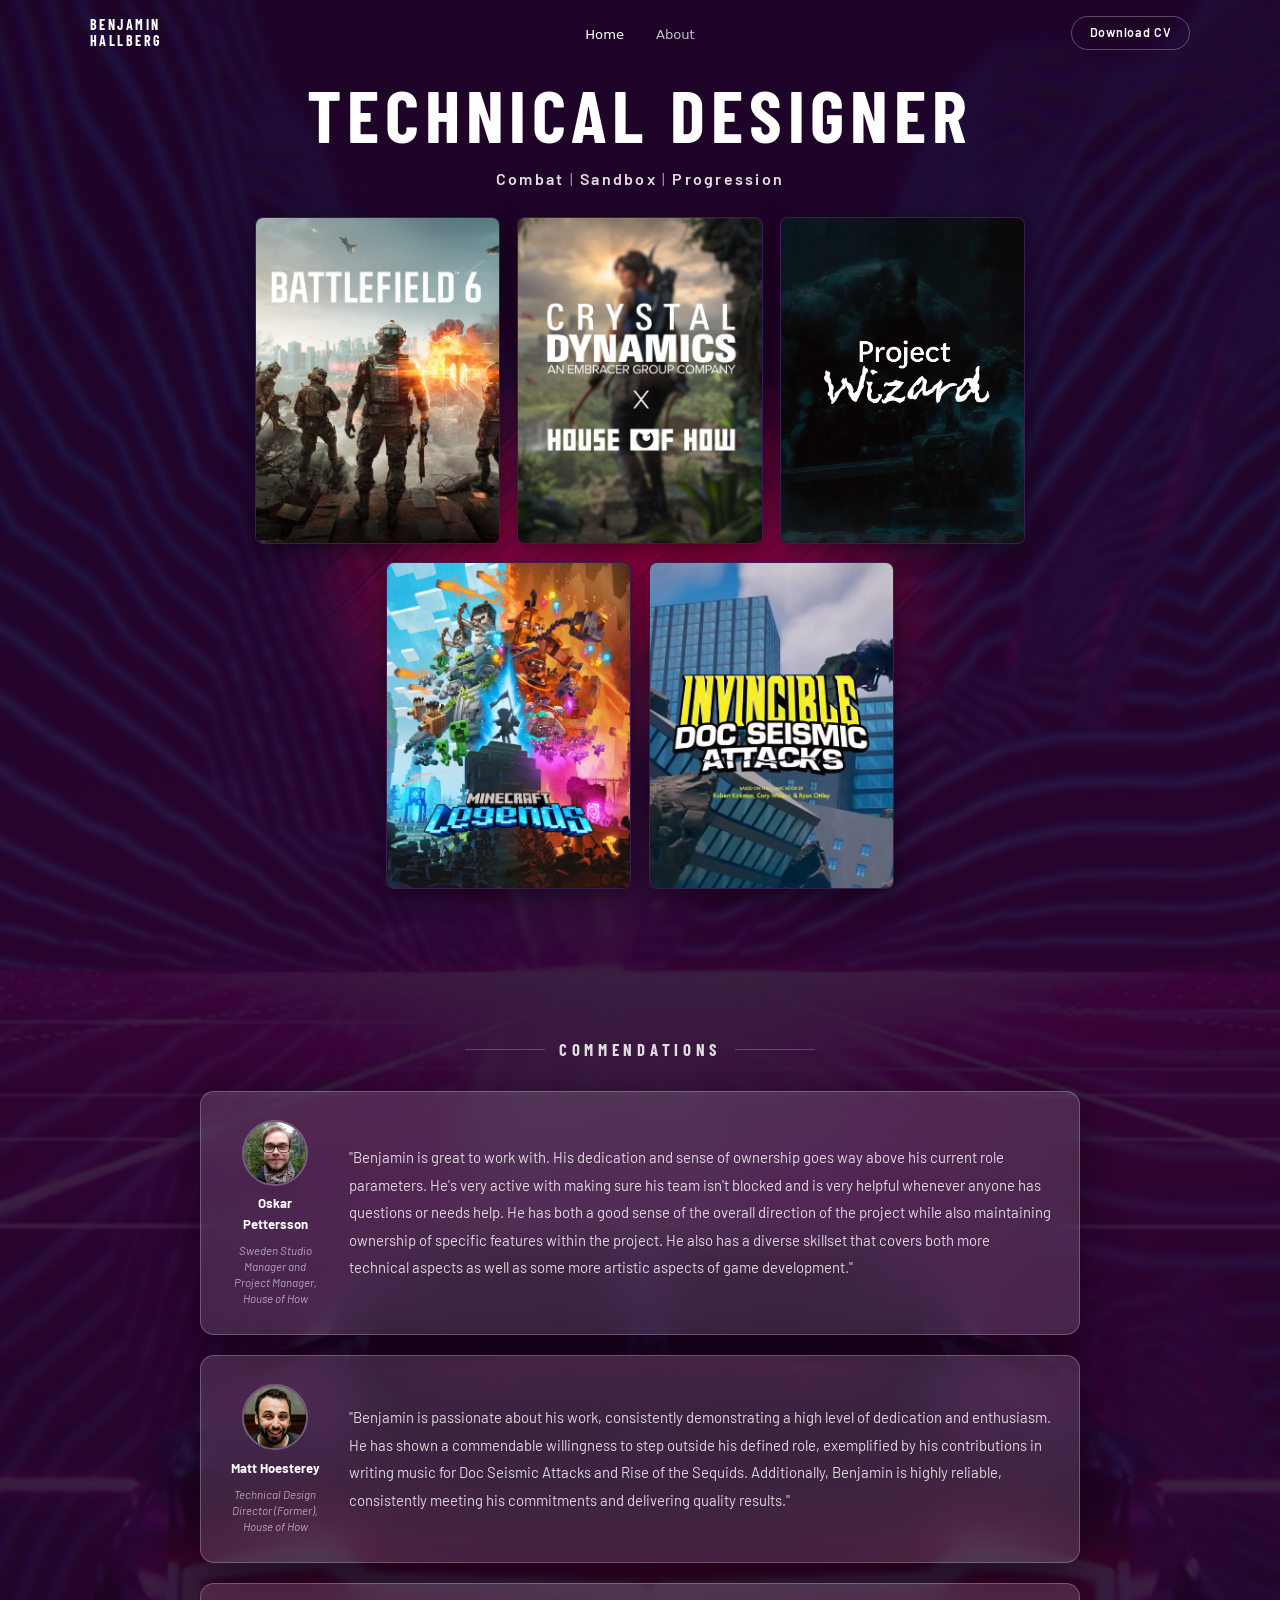
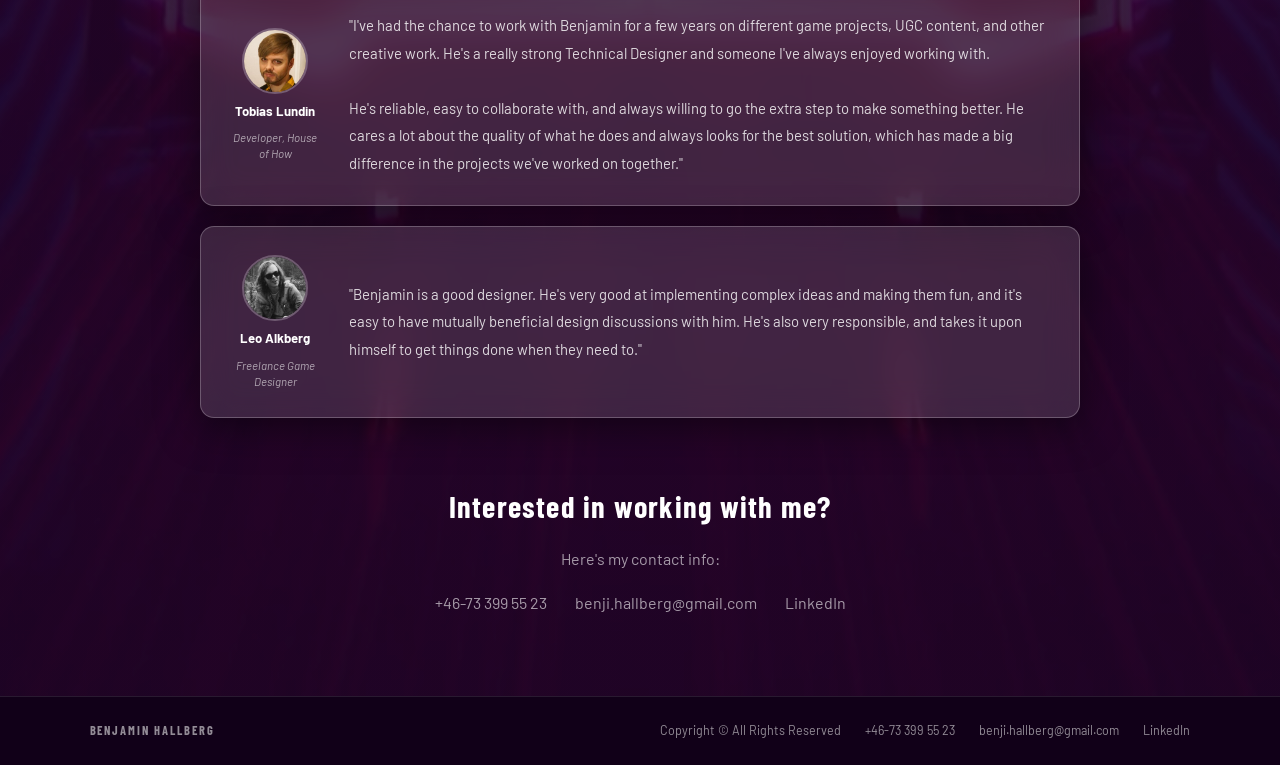
==== commit b7742f97: "tab name fix" ====
--- a/index.html
+++ b/index.html
@@ -3,7 +3,7 @@
 <head>
   <meta charset="UTF-8" />
   <meta name="viewport" content="width=device-width, initial-scale=1.0" />
-  <title>Benjamin Hallberg — Technical Designer</title>
+  <title>Benjamin Hallberg - Technical Designer</title>
   <link rel="preconnect" href="https://fonts.googleapis.com">
   <link rel="preconnect" href="https://fonts.gstatic.com" crossorigin>
   <link href="https://fonts.googleapis.com/css2?family=Barlow:ital,wght@0,300;0,400;0,500;0,600;0,700;1,400&family=Barlow+Condensed:wght@400;500;600;700&display=swap" rel="stylesheet">
@@ -45,34 +45,34 @@
       <!-- Row 1: Three image cards -->
       <div class="project-grid-row project-grid-row--3">
 
-        <a href="#" class="project-card reveal">
+        <a href="#" class="project-card reveal" data-description="I worked on many of the experiences featured in the below trailer." data-trailer="https://youtu.be/EnWqvWWV1dc">
           <img class="card-cover" src="assets/images/Battlefield_6_png.png" alt="Battlefield 6">
           <div class="card-overlay">
-            <p class="card-company"><em>EA/Ripple Effect &amp; House of How</em></p>
+            <p class="card-company"><em>Ripple Effect/EA &amp; House of How</em></p>
             <h3 class="card-title">Battlefield 6</h3>
-            <p class="card-roles">Combat Design<br>System Design<br>Level Design</p>
-            <p class="card-tag">Portal</p>
-          </div>
-        </a>
-
-        <a href="#" class="project-card reveal reveal-d1">
+            <p class="card-roles">Level Design<br>Technical Design</p>
+            <p class="card-tag">Battlefield 6 Portal</p>
+          </div>
+        </a>
+
+        <a href="#" class="project-card reveal reveal-d1" data-description="I wrote design and animation specs and worked on combat and animation implementation.">
           <img class="card-cover" src="assets/images/CDxHoHAlt_png.png" alt="Crystal Dynamics × House of How">
           <div class="card-overlay">
             <p class="card-company"><em>Crystal Dynamics &amp; House of How</em></p>
             <h3 class="card-title">Unannounced<br>AAA Project</h3>
-            <p class="card-roles">Combat Design<br>System Design<br>Technical Animation</p>
+            <p class="card-roles">Combat Design<br>Technical Design</p>
             <div class="card-engine">
               <img src="assets/images/unreal.png" alt="Unreal Engine">
             </div>
           </div>
         </a>
 
-        <a href="#" class="project-card reveal reveal-d2">
+        <a href="#" class="project-card reveal reveal-d2" data-description="I led combat design on a large team, working iteratively and with effective task tracking.">
           <img class="card-cover" src="assets/images/wizard_png.png" alt="Project Wizard">
           <div class="card-overlay">
             <p class="card-company"><em>House of How</em></p>
             <h3 class="card-title">Project Wizard</h3>
-            <p class="card-roles">Combat Lead<br>System Design</p>
+            <p class="card-roles">Combat Lead<br>Technical Design</p>
             <div class="card-engine">
               <img src="assets/images/unreal.png" alt="Unreal Engine">
             </div>
@@ -84,22 +84,22 @@
       <!-- Row 2: Two image cards -->
       <div class="project-grid-row project-grid-row--2">
 
-        <a href="#" class="project-card reveal">
+        <a href="#" class="project-card reveal" data-description="I worked on 3 DLCs - Ichorous Grove, Endless Hordes &amp; Magic Carpet." data-trailer="https://youtu.be/Bpt6ALcrWJs">
           <img class="card-cover" src="assets/images/MinecraftLegends.png" alt="Minecraft Legends">
           <div class="card-overlay">
             <p class="card-company"><em>Mojang &amp; House of How</em></p>
             <h3 class="card-title">Minecraft Legends<br>DLC</h3>
-            <p class="card-roles">Combat Design<br>System Design<br>Level Design</p>
-            <p class="card-tag">In-house</p>
-          </div>
-        </a>
-
-        <a href="#" class="project-card reveal reveal-d1">
+            <p class="card-roles">Technical Design</p>
+            <p class="card-tag">In-house engine</p>
+          </div>
+        </a>
+
+        <a href="#" class="project-card reveal reveal-d1" data-description="I led a large team, working iteratively in accordance with client needs and with effective task tracking." data-trailer="https://youtu.be/Q-aXSqCxKfU">
           <img class="card-cover" src="assets/images/invincible.png" alt="Invincible: Doc Seismic Attacks">
           <div class="card-overlay">
             <p class="card-company"><em>Skybound Games &amp; House of How</em></p>
             <h3 class="card-title">Invincible: Doc<br>Seismic Attacks</h3>
-            <p class="card-roles">Sweden Lead<br>System Design<br>Level Design</p>
+            <p class="card-roles">Sweden Lead<br>Technical Design</p>
             <p class="card-tag">UEFN</p>
           </div>
         </a>
@@ -185,6 +185,20 @@
     </div>
   </footer>
 
+  <!-- ─── PROJECT MODAL ──────────────────────────────────────── -->
+  <div class="modal-overlay" id="modalOverlay" role="dialog" aria-modal="true" aria-labelledby="modalTitle">
+    <div class="modal-panel" id="modalPanel">
+      <button class="modal-close" id="modalClose" aria-label="Close">&#x2715;</button>
+      <p class="modal-company" id="modalCompany"></p>
+      <h2 class="modal-title" id="modalTitle"></h2>
+      <p class="modal-roles" id="modalRoles"></p>
+      <div class="modal-badge" id="modalBadge"></div>
+      <div class="modal-divider" id="modalDivider"></div>
+      <p class="modal-description" id="modalDescription"></p>
+      <a class="modal-trailer" id="modalTrailer" target="_blank" rel="noopener noreferrer">&#9654; Watch Trailer</a>
+    </div>
+  </div>
+
   <script src="js/main.js"></script>
 </body>
 </html>
--- a/css/style.css
+++ b/css/style.css
@@ -160,7 +160,7 @@
   transition: background 0.35s, box-shadow 0.35s;
 }
 .navbar.scrolled {
-  background: rgba(19,43,97,0.88);
+  background: rgba(17,0,24,0.92);
   backdrop-filter: blur(18px);
   -webkit-backdrop-filter: blur(18px);
   box-shadow: 0 1px 0 var(--border);
@@ -289,7 +289,7 @@
   cursor: pointer;
   background: var(--bg-card);
   border: 1px solid var(--border);
-  aspect-ratio: 1;
+  aspect-ratio: 3 / 4;
   box-shadow: 0 6px 24px rgba(0,0,0,0.50);
   transition: border-color 0.3s, transform 0.35s var(--ease), box-shadow 0.35s var(--ease);
 }
@@ -346,7 +346,7 @@
   line-height: 1.65;
 }
 .card-tag {
-  font-size: 0.92rem;
+  font-size: 1.05rem;
   font-weight: 700;
   color: #fff;
   margin-top: 0.25rem;
@@ -356,7 +356,7 @@
   display: inline-flex;
   align-items: center;
   gap: 0.45rem;
-  margin-top: 0.3rem;
+  margin-top: 0.1rem;
 }
 .card-engine img {
   height: 58px;
@@ -454,6 +454,7 @@
   gap: 0.45rem;
 }
 .commendation-avatar {
+  flex-shrink: 0;
   width: 66px;
   height: 66px;
   border-radius: 50%;
@@ -497,6 +498,7 @@
   font-weight: 700;
   letter-spacing: 0.04em;
   color: var(--text);
+  text-align: center;
   margin-bottom: 0.1rem;
 }
 .contact-sub { font-size: 1rem; color: var(--text-dim); margin-bottom: 0.35rem; }
@@ -512,7 +514,7 @@
    FOOTER
 ═══════════════════════════════════════════════════════════════ */
 .footer {
-  background: #0d1e48;
+  background: #110018;
   border-top: 1px solid rgba(255,255,255,0.10);
   padding: 1.5rem var(--pad-x);
 }
@@ -649,637 +651,183 @@
   margin-top: 0.2rem;
 }
 
+/* ═══════════════════════════════════════════════════════════════
+   PROJECT MODAL
+═══════════════════════════════════════════════════════════════ */
+.modal-overlay {
+  position: fixed;
+  inset: 0;
+  z-index: 1000;
+  background: rgba(17, 0, 28, 0.82);
+  display: flex;
+  align-items: center;
+  justify-content: center;
+  padding: 2rem var(--pad-x);
+  opacity: 0;
+  pointer-events: none;
+  transition: opacity 0.3s var(--ease);
+  backdrop-filter: blur(6px);
+  -webkit-backdrop-filter: blur(6px);
+}
+.modal-overlay.is-open {
+  opacity: 1;
+  pointer-events: all;
+}
+.modal-panel {
+  position: relative;
+  width: 100%;
+  max-width: 520px;
+  background: rgba(36, 0, 58, 0.96);
+  border: 1px solid rgba(255, 255, 255, 0.18);
+  border-radius: 18px;
+  padding: 2.5rem;
+  box-shadow: 0 28px 80px rgba(0, 0, 0, 0.70);
+  backdrop-filter: blur(28px);
+  -webkit-backdrop-filter: blur(28px);
+  transform: scale(0.95) translateY(18px);
+  transition: transform 0.35s var(--ease);
+}
+.modal-overlay.is-open .modal-panel {
+  transform: scale(1) translateY(0);
+}
+.modal-close {
+  position: absolute;
+  top: 1rem;
+  right: 1.25rem;
+  background: none;
+  border: none;
+  color: rgba(255, 255, 255, 0.45);
+  font-size: 1.25rem;
+  cursor: pointer;
+  line-height: 1;
+  padding: 0.25rem;
+  transition: color 0.2s;
+}
+.modal-close:hover { color: #fff; }
+.modal-company {
+  font-size: 0.80rem;
+  font-style: italic;
+  color: rgba(255, 255, 255, 0.60);
+  margin-bottom: 0.4rem;
+}
+.modal-title {
+  font-family: var(--font-d);
+  font-size: 2.6rem;
+  font-weight: 700;
+  color: #fff;
+  line-height: 1.1;
+  margin-bottom: 0.85rem;
+}
+.modal-roles {
+  font-size: 0.9rem;
+  color: rgba(255, 255, 255, 0.78);
+  line-height: 1.9;
+  margin-bottom: 0.75rem;
+}
+.modal-badge { margin-bottom: 1.25rem; }
+.modal-badge .card-tag {
+  display: inline-block;
+  font-size: 1.1rem;
+  font-weight: 700;
+  letter-spacing: 0.06em;
+  color: #fff;
+}
+.modal-badge .card-engine { margin-top: 0; }
+.modal-badge .card-engine img { height: 68px; }
+.modal-divider {
+  height: 1px;
+  background: rgba(255, 255, 255, 0.12);
+  margin-bottom: 1.25rem;
+}
+.modal-description {
+  font-size: 0.95rem;
+  line-height: 1.85;
+  color: rgba(255, 255, 255, 0.72);
+}
+.modal-trailer {
+  display: inline-flex;
+  align-items: center;
+  gap: 0.35rem;
+  margin-top: 1rem;
+  font-size: 0.88rem;
+  font-weight: 600;
+  letter-spacing: 0.03em;
+  color: var(--accent);
+  text-decoration: none;
+  transition: opacity 0.2s;
+}
+.modal-trailer:hover { opacity: 0.7; }
+body.modal-open { overflow: hidden; }
+
 /* ─── RESPONSIVE ─────────────────────────────────────────────── */
+
+/* ── Tablet (≤ 900px) ───────────────────────────────────────── */
 @media (max-width: 900px) {
-  .project-grid-row--3 { grid-template-columns: 1fr 1fr; }
-  .project-grid-row--3 .project-card:last-child { display: none; }
+  /* About page */
   .about-intro { grid-template-columns: 1fr; }
   .about-right { justify-content: flex-start; }
 }
 
+/* ── Narrow desktop / wide tablet (≤ 800px): scale card overlays ── */
+@media (max-width: 800px) {
+  .card-overlay { padding: 0.75rem 0.85rem; gap: 0.2rem; }
+  .card-title   { font-size: 1.25rem; }
+  .card-company { font-size: 0.78rem; }
+  .card-roles   { font-size: 0.82rem; }
+  .card-tag     { font-size: 0.9rem; margin-top: 0.15rem; }
+  .card-engine img { height: 46px; }
+}
+
+/* ── Mobile (≤ 600px) ───────────────────────────────────────── */
 @media (max-width: 600px) {
-  .project-grid-row--3,
-  .project-grid-row--2 { grid-template-columns: 1fr; }
-  .project-grid-row--3 .project-card:last-child { display: block; }
-  .project-grid-row--2 .project-card { aspect-ratio: 4/3; }
-  .nav-links { gap: 1rem; }
-  .contact-links { flex-direction: column; gap: 0.4rem; }
-}
-  --dark-card:     #101010;
-  --border:        rgba(255,255,255,0.07);
-  --border-hover:  rgba(255,255,255,0.18);
-  --text:          #f0eeea;
-  --text-dim:      rgba(255,255,255,0.45);
-  --text-muted:    rgba(255,255,255,0.22);
-  --tag-bg:        rgba(255,255,255,0.07);
-  --tag-border:    rgba(255,255,255,0.14);
-  --tag-text:      rgba(255,255,255,0.5);
-  --light-bg:      #f7f6f4;
-  --light-text:    #111110;
-  --light-dim:     #666664;
-  --nav-h:         66px;
-  --pad-x:         clamp(1.5rem, 7vw, 8rem);
-  --ease:          cubic-bezier(0.16, 1, 0.3, 1);
-  --font-d:        'Barlow Condensed', 'Barlow', system-ui, sans-serif;
-  --font-b:        'Barlow', system-ui, sans-serif;
-}
-
-/* ─── RESET ─────────────────────────────────────────────────── */
-*, *::before, *::after {
-  box-sizing: border-box;
-  margin: 0;
-  padding: 0;
-}
-
-html { scroll-behavior: smooth; }
-
-body {
-  font-family: var(--font-b);
-  line-height: 1.6;
-  background: var(--dark);
-  color: var(--text);
-  -webkit-font-smoothing: antialiased;
-}
-
-a { text-decoration: none; color: inherit; }
-img { max-width: 100%; display: block; }
-ul { list-style: none; }
-
-/* ─── SCROLL REVEAL ──────────────────────────────────────────── */
-.reveal {
-  opacity: 0;
-  transform: translateY(26px);
-  transition: opacity 0.65s var(--ease), transform 0.65s var(--ease);
-}
-.reveal.visible { opacity: 1; transform: none; }
-.reveal-d1 { transition-delay: 0.08s; }
-.reveal-d2 { transition-delay: 0.16s; }
-.reveal-d3 { transition-delay: 0.24s; }
-
-/* ─── TAGS ───────────────────────────────────────────────────── */
-.tags {
-  display: flex;
-  flex-wrap: wrap;
-  gap: 0.35rem;
-}
-.tag {
-  font-size: 0.68rem;
-  font-weight: 600;
-  letter-spacing: 0.1em;
-  text-transform: uppercase;
-  padding: 0.2rem 0.55rem;
-  background: var(--tag-bg);
-  border: 1px solid var(--tag-border);
-  border-radius: 2px;
-  color: var(--tag-text);
-}
-
-/* ─── BUTTONS ────────────────────────────────────────────────── */
-.btn {
-  display: inline-flex;
-  align-items: center;
-  gap: 0.5rem;
-  padding: 0.6rem 1.35rem;
-  font-family: var(--font-b);
-  font-size: 0.78rem;
-  font-weight: 700;
-  letter-spacing: 0.1em;
-  text-transform: uppercase;
-  border-radius: 2px;
-  transition: all 0.2s;
-  cursor: pointer;
-  border: none;
-}
-.btn--outline {
-  background: transparent;
-  border: 1px solid var(--border-hover);
-  color: var(--text-dim);
-}
-.btn--outline:hover {
-  background: rgba(255,255,255,0.04);
-  border-color: rgba(255,255,255,0.5);
-  color: var(--text);
-}
-.btn--solid {
-  background: var(--text);
-  border: 1px solid var(--text);
-  color: var(--dark);
-}
-.btn--solid:hover { background: #ddd; border-color: #ddd; }
-.btn--solid-dark {
-  background: var(--light-text);
-  color: var(--light-bg);
-  border: 1px solid var(--light-text);
-}
-.btn--solid-dark:hover { background: #333; border-color: #333; }
-
-.btn-text {
-  font-size: 0.75rem;
-  font-weight: 700;
-  letter-spacing: 0.1em;
-  text-transform: uppercase;
-  color: var(--text-dim);
-  transition: color 0.2s;
-}
-.btn-text:hover { color: var(--text); }
-
-/* ─── NAVBAR ─────────────────────────────────────────────────── */
-.navbar {
-  position: fixed;
-  inset: 0 0 auto;
-  height: var(--nav-h);
-  display: flex;
-  align-items: center;
-  justify-content: space-between;
-  padding: 0 var(--pad-x);
-  z-index: 900;
-  transition: background 0.35s, box-shadow 0.35s;
-}
-.navbar.scrolled {
-  background: rgba(6,6,6,0.9);
-  backdrop-filter: blur(18px);
-  -webkit-backdrop-filter: blur(18px);
-  box-shadow: 0 1px 0 var(--border);
-}
-.nav-logo {
-  font-family: var(--font-d);
-  font-size: 1.05rem;
-  font-weight: 600;
-  letter-spacing: 0.12em;
-  text-transform: uppercase;
-  color: var(--text);
-}
-.nav-logo:hover { color: #fff; }
-
-.nav-links {
-  display: flex;
-  align-items: center;
-  gap: 2rem;
-}
-.nav-link {
-  font-size: 0.78rem;
-  font-weight: 600;
-  letter-spacing: 0.1em;
-  text-transform: uppercase;
-  color: var(--text-dim);
-  transition: color 0.2s;
-}
-.nav-link:hover, .nav-link.active { color: var(--text); }
-.nav-cv {
-  padding: 0.35rem 1rem;
-  border: 1px solid rgba(255,255,255,0.22);
-  border-radius: 2px;
-}
-.nav-cv:hover {
-  border-color: rgba(255,255,255,0.6);
-  color: var(--text);
-}
-
-/* ═══════════════════════════════════════════════════════════════
-   HOME — PROJECTS DARK SECTION
-═══════════════════════════════════════════════════════════════ */
-
-/* Decorative Azimuth car images — right edge */
-.car-img {
-  position: absolute;
-  right: 0;
-  width: 38%;
-  pointer-events: none;
-  user-select: none;
-  z-index: 1;
-}
-.car-img--top    { top: 0; }
-.car-img--bottom { bottom: 0; }
-
-/* Feathered Azimuth block — atmospheric bg behind cards */
-.block-glow {
-  position: absolute;
-  top: 50%;
-  left: -2%;
-  transform: translateY(-50%);
-  width: 64%;
-  pointer-events: none;
-  z-index: 2;
-  opacity: 0.45;
-  mix-blend-mode: screen;
-}
-
-/* Content column */
-.projects-inner {
-  position: relative;
-  z-index: 3;
-  padding: calc(var(--nav-h) + 4.5rem) var(--pad-x) 5rem;
-  max-width: 900px;
-}
-
-.section-eyebrow {
-  display: block;
-  font-size: 0.68rem;
-  font-weight: 700;
-  letter-spacing: 0.22em;
-  text-transform: uppercase;
-  color: var(--text-muted);
-  margin-bottom: 0.5rem;
-}
-.section-title {
-  font-family: var(--font-d);
-  font-size: clamp(2.5rem, 6vw, 5.5rem);
-  font-weight: 700;
-  letter-spacing: -0.025em;
-  line-height: 0.92;
-  color: var(--text);
-  margin-bottom: 2.75rem;
-}
-
-/* ─── FEATURED PROJECT CARD (AZIMUTH) ────────────────────────── */
-.project-featured {
-  position: relative;
-  background: var(--dark-card);
-  border: 1px solid var(--border);
-  border-radius: 6px;
-  overflow: hidden;
-  margin-bottom: 1.25rem;
-  transition: border-color 0.3s;
-}
-.project-featured:hover { border-color: var(--border-hover); }
-
-.project-featured__media {
-  position: relative;
-  overflow: hidden;
-}
-.project-featured__media .banner-img {
-  width: 100%;
-  height: auto;
-  display: block;
-}
-.project-featured__lines {
-  position: absolute;
-  inset: 0;
-  width: 100%;
-  height: 100%;
-  object-fit: cover;
-  opacity: 0.22;
-  mix-blend-mode: screen;
-  pointer-events: none;
-}
-.project-featured__info {
-  padding: 1.75rem 2rem 2rem;
-  display: flex;
-  flex-direction: column;
-  gap: 0.85rem;
-}
-.project-title {
-  font-family: var(--font-d);
-  font-size: clamp(1.9rem, 3.5vw, 3rem);
-  font-weight: 700;
-  letter-spacing: -0.02em;
-  line-height: 1;
-  color: var(--text);
-}
-.project-desc {
-  font-size: 0.9rem;
-  line-height: 1.75;
-  color: var(--text-dim);
-  max-width: 540px;
-}
-
-/* ─── PROJECT GRID ───────────────────────────────────────────── */
-.project-grid {
-  display: grid;
-  grid-template-columns: repeat(3, 1fr);
-  gap: 1rem;
-}
-.project-card {
-  position: relative;
-  background: var(--dark-card);
-  border: 1px solid var(--border);
-  border-radius: 6px;
-  overflow: hidden;
-  aspect-ratio: 3/4;
-  cursor: pointer;
-  transition: border-color 0.3s, transform 0.35s var(--ease);
-}
-.project-card:hover {
-  border-color: var(--border-hover);
-  transform: translateY(-4px);
-}
-.project-card__img {
-  position: absolute;
-  inset: 0;
-  width: 100%;
-  height: 100%;
-  object-fit: cover;
-  transition: transform 0.5s var(--ease);
-}
-.project-card:hover .project-card__img { transform: scale(1.04); }
-.project-card__info {
-  position: absolute;
-  inset: auto 0 0 0;
-  padding: 2.5rem 1.25rem 1.35rem;
-  background: linear-gradient(to top, rgba(0,0,0,0.9) 0%, transparent 100%);
-}
-.project-card__title {
-  font-family: var(--font-d);
-  font-size: 1.25rem;
-  font-weight: 600;
-  color: var(--text);
-  margin: 0.3rem 0 0.5rem;
-}
-
-/* ═══════════════════════════════════════════════════════════════
-   HOME — RECOMMENDATIONS SECTION (LIGHT/PINK)
-═══════════════════════════════════════════════════════════════ */
-.recommendations-section {
-  position: relative;
-  background: #fff;
-  overflow: hidden;
-  padding: 6.5rem var(--pad-x);
-}
-.rec-bg {
-  position: absolute;
-  inset: 0;
-  background: url('../assets/images/time-background.png') no-repeat left center;
-  background-size: 60% auto;
-  opacity: 0.55;
-  pointer-events: none;
-  z-index: 0;
-}
-.recommendations-inner {
-  position: relative;
-  z-index: 1;
-  max-width: 1200px;
-  margin: 0 auto;
-}
-.rec-eyebrow {
-  display: block;
-  font-size: 0.68rem;
-  font-weight: 700;
-  letter-spacing: 0.22em;
-  text-transform: uppercase;
-  color: #ccc;
-  margin-bottom: 0.5rem;
-}
-.rec-heading {
-  font-family: var(--font-d);
-  font-size: clamp(2rem, 4vw, 3.5rem);
-  font-weight: 700;
-  letter-spacing: -0.025em;
-  line-height: 0.95;
-  color: var(--light-text);
-  margin-bottom: 3rem;
-}
-.rec-grid {
-  display: grid;
-  grid-template-columns: repeat(auto-fit, minmax(230px, 1fr));
-  gap: 1.25rem;
-}
-.rec-card {
-  background: rgba(255,255,255,0.78);
-  backdrop-filter: blur(14px);
-  -webkit-backdrop-filter: blur(14px);
-  border: 1px solid rgba(0,0,0,0.08);
-  border-radius: 8px;
-  padding: 1.5rem 1.65rem;
-  display: flex;
-  flex-direction: column;
-  gap: 1rem;
-}
-.rec-avatar {
-  width: 50px;
-  height: 50px;
-  border-radius: 50%;
-  overflow: hidden;
-  flex-shrink: 0;
-}
-.rec-avatar img {
-  width: 100%;
-  height: 100%;
-  object-fit: cover;
-}
-.rec-quote {
-  font-style: italic;
-  font-size: 0.875rem;
-  line-height: 1.72;
-  color: #444;
-  flex: 1;
-}
-.rec-name {
-  font-weight: 700;
-  font-size: 0.875rem;
-  color: var(--light-text);
-}
-.rec-role {
-  font-size: 0.78rem;
-  color: var(--light-dim);
-  margin-top: 0.1rem;
-}
-
-/* ═══════════════════════════════════════════════════════════════
-   FOOTER
-═══════════════════════════════════════════════════════════════ */
-.footer {
-  background: #040404;
-  border-top: 1px solid var(--border);
-  padding: 2rem var(--pad-x);
-}
-.footer-inner {
-  display: flex;
-  justify-content: space-between;
-  align-items: center;
-  flex-wrap: wrap;
-  gap: 0.5rem;
-  max-width: 1200px;
-  margin: 0 auto;
-}
-.footer-name {
-  font-family: var(--font-d);
-  font-size: 0.85rem;
-  font-weight: 600;
-  letter-spacing: 0.12em;
-  text-transform: uppercase;
-  color: var(--text-muted);
-}
-.footer-copy { font-size: 0.78rem; color: rgba(255,255,255,0.18); }
-
-/* ═══════════════════════════════════════════════════════════════
-   ABOUT PAGE
-═══════════════════════════════════════════════════════════════ */
-
-/* Hero */
-.about-hero {
-  background: var(--dark);
-  min-height: 60vh;
-  display: flex;
-  flex-direction: column;
-  justify-content: flex-end;
-  padding: calc(var(--nav-h) + 3rem) var(--pad-x) 4.5rem;
-}
-.about-name {
-  font-family: var(--font-d);
-  font-size: clamp(4.5rem, 12vw, 10.5rem);
-  font-weight: 700;
-  letter-spacing: -0.03em;
-  line-height: 0.87;
-  color: var(--text);
-}
-.about-role {
-  font-size: clamp(0.85rem, 1.6vw, 1.1rem);
-  font-weight: 500;
-  letter-spacing: 0.2em;
-  text-transform: uppercase;
-  color: var(--text-dim);
-  margin-top: 1.25rem;
-}
-.about-cta-row {
-  margin-top: 2.25rem;
-  display: flex;
-  gap: 0.85rem;
-  flex-wrap: wrap;
-}
-
-/* Bio */
-.about-bio {
-  background: var(--light-bg);
-  padding: 5.5rem var(--pad-x);
-}
-.about-bio__inner { max-width: 680px; }
-.bio-lead {
-  font-size: clamp(1rem, 1.8vw, 1.2rem);
-  line-height: 1.85;
-  color: #333;
-  margin-bottom: 1.5rem;
-}
-.bio-body {
-  font-size: 0.96rem;
-  line-height: 1.9;
-  color: #555;
-}
-
-/* Skills */
-.about-skills {
-  background: #0c0c0c;
-  padding: 5rem var(--pad-x);
-  border-top: 1px solid var(--border);
-  border-bottom: 1px solid var(--border);
-}
-.skills-heading {
-  font-family: var(--font-d);
-  font-size: clamp(1.5rem, 3vw, 2.5rem);
-  font-weight: 700;
-  color: var(--text);
-  margin-bottom: 2.5rem;
-}
-.skills-logos {
-  display: flex;
-  flex-wrap: wrap;
-  gap: 2rem 4rem;
-  align-items: center;
-  margin-bottom: 2.5rem;
-}
-.skill-logo img {
-  height: 36px;
-  max-width: 200px;
-  width: auto;
-  object-fit: contain;
-  opacity: 0.65;
-  transition: opacity 0.2s;
-}
-.skill-logo img:hover { opacity: 1; }
-.skills-list { display: flex; flex-wrap: wrap; gap: 0.5rem; }
-
-/* Experience */
-.about-experience {
-  background: var(--light-bg);
-  padding: 5.5rem var(--pad-x);
-}
-.exp-heading {
-  font-family: var(--font-d);
-  font-size: clamp(1.5rem, 3vw, 2.5rem);
-  font-weight: 700;
-  color: var(--light-text);
-  margin-bottom: 3rem;
-}
-.exp-list {
-  display: flex;
-  flex-direction: column;
-  max-width: 720px;
-}
-.exp-item {
-  display: grid;
-  grid-template-columns: 150px 1fr;
-  gap: 0 2rem;
-  padding: 2rem 0;
-  border-top: 1px solid rgba(0,0,0,0.1);
-}
-.exp-item:last-child { border-bottom: 1px solid rgba(0,0,0,0.1); }
-.exp-date {
-  font-size: 0.76rem;
-  font-weight: 600;
-  letter-spacing: 0.08em;
-  text-transform: uppercase;
-  color: #aaa;
-  padding-top: 0.15rem;
-}
-.exp-role {
-  font-size: 1rem;
-  font-weight: 700;
-  color: var(--light-text);
-  margin-bottom: 0.2rem;
-}
-.exp-company {
-  font-size: 0.875rem;
-  color: var(--light-dim);
-  margin-bottom: 0.75rem;
-}
-.exp-desc {
-  font-size: 0.875rem;
-  line-height: 1.78;
-  color: #666;
-}
-
-/* About CTA */
-.about-cta-section {
-  background: var(--dark);
-  padding: 5.5rem var(--pad-x);
-  border-top: 1px solid var(--border);
-  text-align: center;
-}
-.about-cta-section__title {
-  font-family: var(--font-d);
-  font-size: clamp(2rem, 4vw, 3.5rem);
-  font-weight: 700;
-  color: var(--text);
-  margin-bottom: 1.25rem;
-}
-.about-cta-section__sub {
-  font-size: 0.95rem;
-  color: var(--text-dim);
-  margin-bottom: 2.5rem;
-  max-width: 480px;
-  margin-left: auto;
-  margin-right: auto;
-}
-
-/* ═══════════════════════════════════════════════════════════════
-   RESPONSIVE
-═══════════════════════════════════════════════════════════════ */
-@media (max-width: 960px) {
-  .car-img { display: none; }
-  .block-glow { width: 100%; left: 0; }
-  .project-grid { grid-template-columns: 1fr 1fr; }
-  .project-grid .project-card:last-child {
+  /* Navbar: tighten CV button */
+  .nav-links { gap: 1.2rem; }
+  .nav-cv { padding: 0.3rem 0.8rem; font-size: 0.72rem; }
+
+  /* Row 1: 2-col grid → [BF6][Crystal] / [===Wizard full-width===] */
+  .project-grid-row--3 { grid-template-columns: 1fr 1fr; }
+  .project-grid-row--3 .project-card:nth-child(3) {
     grid-column: 1 / -1;
-    aspect-ratio: 16/9;
+    aspect-ratio: 2 / 1;
   }
-}
-
-@media (max-width: 600px) {
-  .project-grid { grid-template-columns: 1fr; }
-  .project-grid .project-card:last-child {
-    grid-column: auto;
-    aspect-ratio: 3/4;
+
+  /* Row 2: side-by-side at 50% each → [MC Legends][Invincible] */
+  .project-grid-row--2 .project-card {
+    flex: 0 0 calc(50% - 0.55rem);
   }
-  .rec-grid { grid-template-columns: 1fr; }
-  .exp-item { grid-template-columns: 1fr; gap: 0.4rem; }
-  .nav-links { gap: 1rem; }
-}
+
+  /* Commendations: stack avatar row above quote */
+  .commendation-item {
+    flex-direction: column;
+    align-items: stretch;
+    gap: 1rem;
+    padding: 1.25rem;
+  }
+  .commendation-aside {
+    flex-direction: row;
+    width: 100%;
+    align-items: center;
+    text-align: left;
+    gap: 0.9rem;
+  }
+  .commendation-quote { font-size: 0.88rem; }
+
+  /* Contact */
+  .contact-links { flex-direction: column; align-items: center; gap: 0.5rem; }
+
+  /* Footer: stack */
+  .footer-inner { flex-direction: column; align-items: center; text-align: center; gap: 0.65rem; }
+  .footer-info { justify-content: center; gap: 0.5rem 1.25rem; }
+
+  /* Modal */
+  .modal-panel { padding: 1.75rem 1.5rem; }
+  .modal-title { font-size: 2rem; }
+
+  /* Card overlay: scale down text for smaller cards */
+  .card-overlay { padding: 0.7rem 0.8rem; gap: 0.15rem; }
+  .card-title   { font-size: 1.2rem; }
+  .card-company { font-size: 0.72rem; }
+  .card-roles   { font-size: 0.75rem; line-height: 1.45; }
+  .card-tag     { font-size: 0.8rem; margin-top: 0.1rem; }
+  .card-engine img { height: 40px; }
+}
